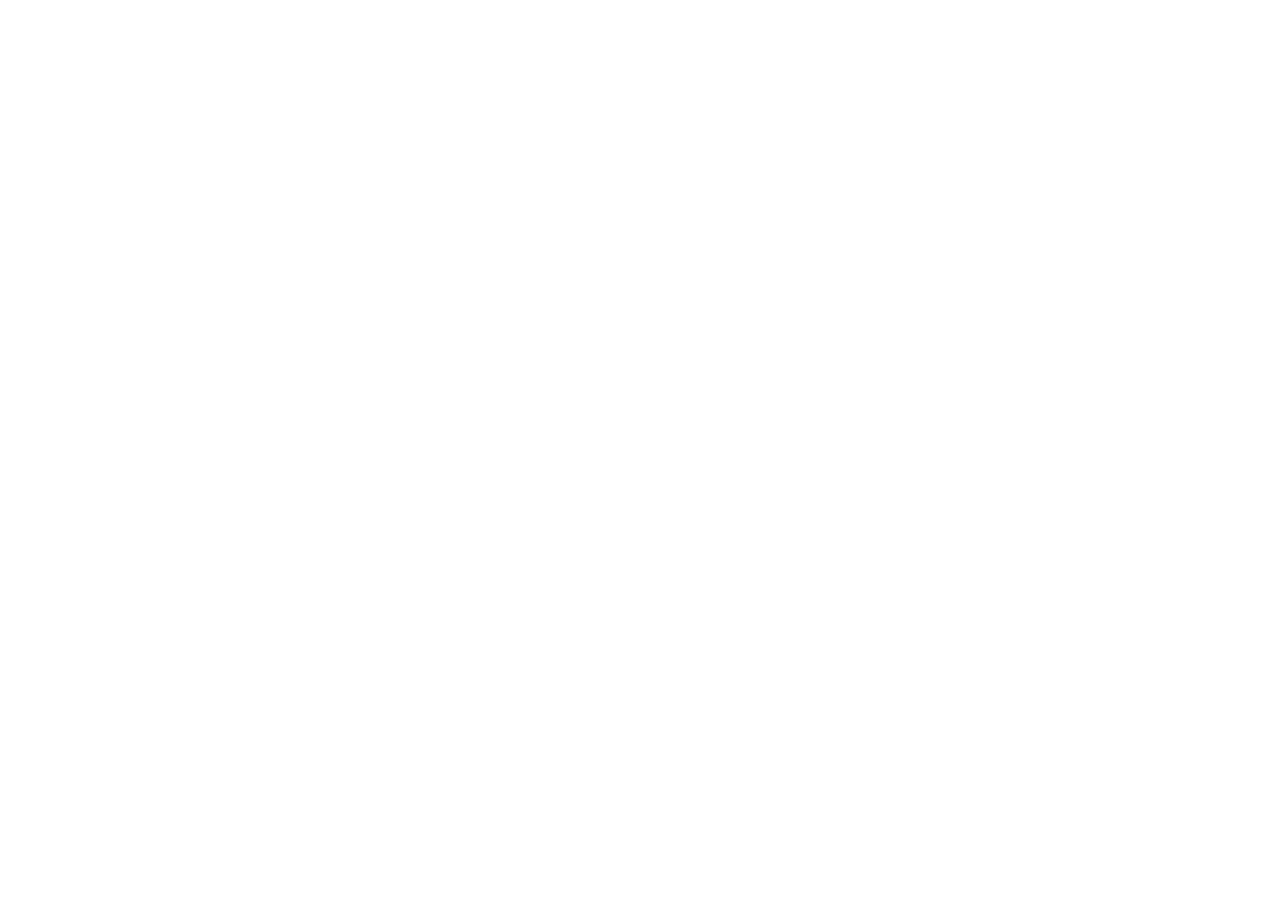
==== index.html @ 89409ceb "init project" ====
<!DOCTYPE html>
<html lang="en">

<head>
    <meta charset="UTF-8">
    <meta http-equiv="X-UA-Compatible" content="IE=edge">
    <meta name="viewport" content="width=device-width, initial-scale=1.0">
    <title>Document</title>
</head>

<body>

</body>

</html>
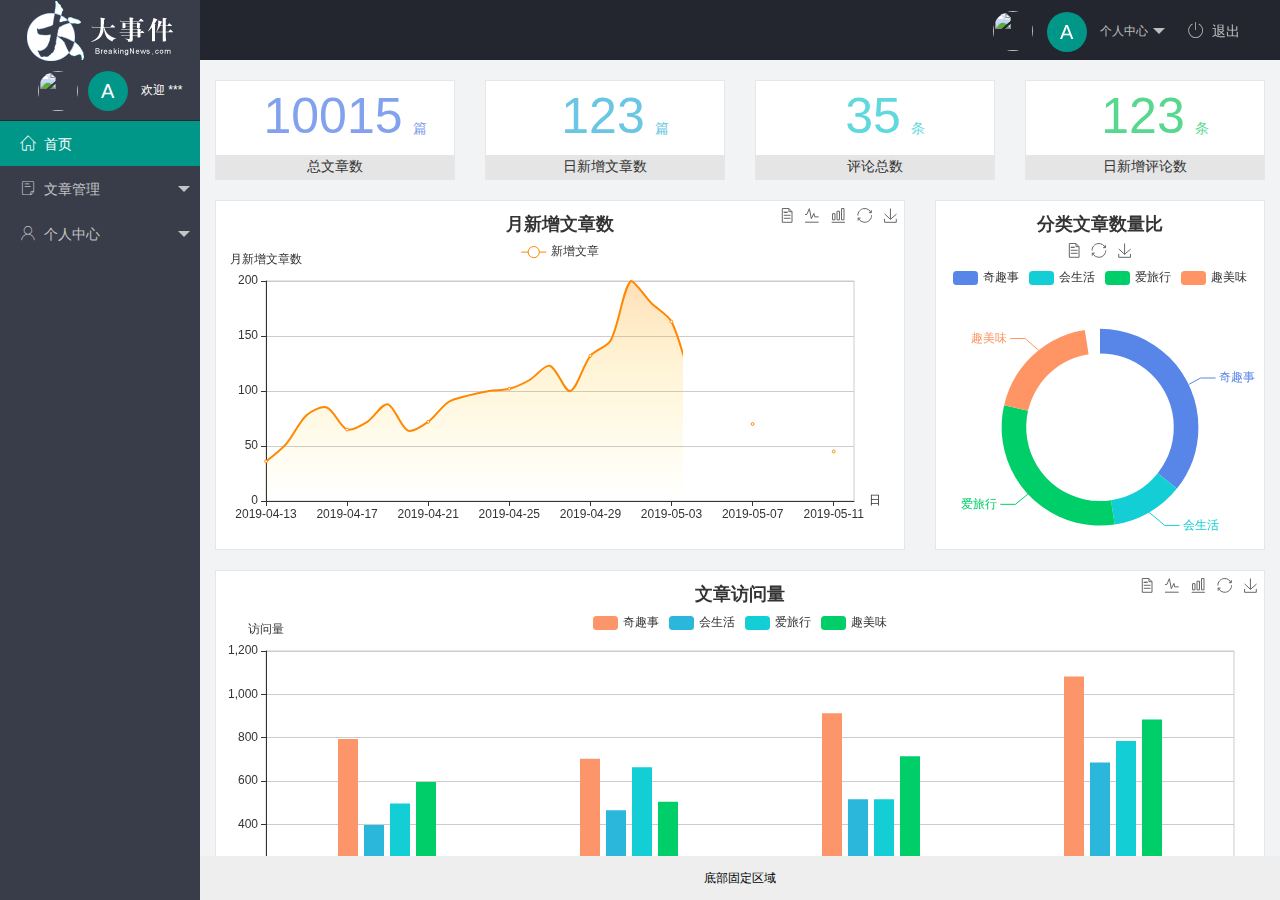
==== commit cf84e0e3: "完成了主页代码的开发" ====
--- a/index.html
+++ b/index.html
@@ -5,10 +5,91 @@
     <meta charset="UTF-8">
     <meta http-equiv="X-UA-Compatible" content="IE=edge">
     <meta name="viewport" content="width=device-width, initial-scale=1.0">
-    <title>Document</title>
+    <title>后台主页</title>
+    <!-- 导入layui 的样式表 -->
+    <link rel="stylesheet" href="/assets/lib/layui/css/layui.css">
+    <!-- 导入第三方图标库 -->
+    <link rel="stylesheet" href="/assets/fonts/iconfont.css">
+    <!-- 导入自己 的样式表 -->
+    <link rel="stylesheet" href="/assets/css/index.css">
 </head>
 
 <body>
+    <div class="layui-layout layui-layout-admin">
+        <div class="layui-header">
+            <div class="layui-logo layui-hide-xs layui-bg-black">
+                <img src="/assets/images/logo.png" alt="">
+            </div>
+            <!-- 头部区域（可配合layui 已有的水平导航） -->
+
+            <ul class="layui-nav layui-layout-right">
+                <li class="layui-nav-item layui-hide layui-show-md-inline-block">
+                    <a href="javascript:;" class="userinfo">
+                        <img src="//tva1.sinaimg.cn/crop.0.0.118.118.180/5db11ff4gw1e77d3nqrv8j203b03cweg.jpg" class="layui-nav-img">
+                        <span class="text-avatar">A</span> 个人中心
+                    </a>
+                    <dl class="layui-nav-child">
+                        <dd><a href="">基本资料</a></dd>
+                        <dd><a href="">跟换头像</a></dd>
+                        <dd><a href="">重置密码</a></dd>
+                    </dl>
+                </li>
+                <li class="layui-nav-item">
+                    <a href="javascripts:;" id="btnLogout"><span class="iconfont icon-tuichu"></span>退出</a>
+
+                </li>
+            </ul>
+        </div>
+
+        <div class="layui-side layui-bg-black">
+            <div class="layui-side-scroll">
+                <div class="userinfo">
+                    <img src="//tva1.sinaimg.cn/crop.0.0.118.118.180/5db11ff4gw1e77d3nqrv8j203b03cweg.jpg" class="layui-nav-img"><span class="text-avatar">A</span>
+                    <span id="welcome">欢迎 ***</span>
+                </div>
+                <!-- 左侧导航区域（可配合layui已有的垂直导航） -->
+                <ul class="layui-nav layui-nav-tree" lay-shrink="all">
+                    <li class="layui-nav-item layui-this"><a href="/home/dashboard.html" target="fm"><span class="iconfont icon-home"></span>首页</a></li>
+                    <li class="layui-nav-item">
+                        <a class="" href="javascript:;"><span class="iconfont icon-16"></span>文章管理</a>
+                        <dl class="layui-nav-child">
+                            <dd><a href="javascript:;"><i class="layui-icon layui-icon-app"></i>文章类别</a></dd>
+                            <dd><a href="javascript:;"><i class="layui-icon layui-icon-app"></i>文章列表</a></dd>
+                            <dd><a href="javascript:;"><i class="layui-icon layui-icon-app"></i>发布文章</a></dd>
+                        </dl>
+                    </li>
+                    <li class="layui-nav-item">
+                        <a href="javascript:;"><span class="iconfont icon-user"></span>个人中心</a>
+                        <dl class="layui-nav-child">
+                            <dd><a href="javascript:;"><i class="layui-icon layui-icon-app"></i>基本资料</a></dd>
+                            <dd><a href="javascript:;"><i class="layui-icon layui-icon-app"></i>跟换头像</a></dd>
+                            <dd><a href="javascripts:;"><i class="layui-icon layui-icon-app"></i>重置密码</a></dd>
+                        </dl>
+                    </li>
+
+
+                </ul>
+            </div>
+        </div>
+
+        <div class="layui-body">
+            <!-- 内容主体区域 -->
+            <iframe name="fm" src="/home/dashboard.html" frameborder="0"></iframe>
+        </div>
+
+        <div class="layui-footer">
+            <!-- 底部固定区域 -->
+            底部固定区域
+        </div>
+    </div>
+    <!-- 导入layui js文件 -->
+    <script src="/assets/lib/layui/layui.all.js"></script>
+    <!-- 导入 jQuery -->
+    <script src="/assets/lib/jquery.js"></script>
+    <!-- 导入自己封装的 baseAPI -->
+    <script src="/assets/js/baseAPI.js"></script>
+    <!-- 导入自己的 js 文件 -->
+    <script src="/assets/js/index.js"></script>
 
 </body>
 
--- a/assets/lib/layui/css/layui.css
+++ b/assets/lib/layui/css/layui.css
@@ -0,0 +1,2 @@
+/** layui-v2.5.5 MIT License By https://www.layui.com */
+ .layui-inline,img{display:inline-block;vertical-align:middle}h1,h2,h3,h4,h5,h6{font-weight:400}.layui-edge,.layui-header,.layui-inline,.layui-main{position:relative}.layui-body,.layui-edge,.layui-elip{overflow:hidden}.layui-btn,.layui-edge,.layui-inline,img{vertical-align:middle}.layui-btn,.layui-disabled,.layui-icon,.layui-unselect{-moz-user-select:none;-webkit-user-select:none;-ms-user-select:none}.layui-elip,.layui-form-checkbox span,.layui-form-pane .layui-form-label{text-overflow:ellipsis;white-space:nowrap}.layui-breadcrumb,.layui-tree-btnGroup{visibility:hidden}blockquote,body,button,dd,div,dl,dt,form,h1,h2,h3,h4,h5,h6,input,li,ol,p,pre,td,textarea,th,ul{margin:0;padding:0;-webkit-tap-highlight-color:rgba(0,0,0,0)}a:active,a:hover{outline:0}img{border:none}li{list-style:none}table{border-collapse:collapse;border-spacing:0}h4,h5,h6{font-size:100%}button,input,optgroup,option,select,textarea{font-family:inherit;font-size:inherit;font-style:inherit;font-weight:inherit;outline:0}pre{white-space:pre-wrap;white-space:-moz-pre-wrap;white-space:-pre-wrap;white-space:-o-pre-wrap;word-wrap:break-word}body{line-height:24px;font:14px Helvetica Neue,Helvetica,PingFang SC,Tahoma,Arial,sans-serif}hr{height:1px;margin:10px 0;border:0;clear:both}a{color:#333;text-decoration:none}a:hover{color:#777}a cite{font-style:normal;*cursor:pointer}.layui-border-box,.layui-border-box *{box-sizing:border-box}.layui-box,.layui-box *{box-sizing:content-box}.layui-clear{clear:both;*zoom:1}.layui-clear:after{content:'\20';clear:both;*zoom:1;display:block;height:0}.layui-inline{*display:inline;*zoom:1}.layui-edge{display:inline-block;width:0;height:0;border-width:6px;border-style:dashed;border-color:transparent}.layui-edge-top{top:-4px;border-bottom-color:#999;border-bottom-style:solid}.layui-edge-right{border-left-color:#999;border-left-style:solid}.layui-edge-bottom{top:2px;border-top-color:#999;border-top-style:solid}.layui-edge-left{border-right-color:#999;border-right-style:solid}.layui-disabled,.layui-disabled:hover{color:#d2d2d2!important;cursor:not-allowed!important}.layui-circle{border-radius:100%}.layui-show{display:block!important}.layui-hide{display:none!important}@font-face{font-family:layui-icon;src:url(../font/iconfont.eot?v=250);src:url(../font/iconfont.eot?v=250#iefix) format('embedded-opentype'),url(../font/iconfont.woff2?v=250) format('woff2'),url(../font/iconfont.woff?v=250) format('woff'),url(../font/iconfont.ttf?v=250) format('truetype'),url(../font/iconfont.svg?v=250#layui-icon) format('svg')}.layui-icon{font-family:layui-icon!important;font-size:16px;font-style:normal;-webkit-font-smoothing:antialiased;-moz-osx-font-smoothing:grayscale}.layui-icon-reply-fill:before{content:"\e611"}.layui-icon-set-fill:before{content:"\e614"}.layui-icon-menu-fill:before{content:"\e60f"}.layui-icon-search:before{content:"\e615"}.layui-icon-share:before{content:"\e641"}.layui-icon-set-sm:before{content:"\e620"}.layui-icon-engine:before{content:"\e628"}.layui-icon-close:before{content:"\1006"}.layui-icon-close-fill:before{content:"\1007"}.layui-icon-chart-screen:before{content:"\e629"}.layui-icon-star:before{content:"\e600"}.layui-icon-circle-dot:before{content:"\e617"}.layui-icon-chat:before{content:"\e606"}.layui-icon-release:before{content:"\e609"}.layui-icon-list:before{content:"\e60a"}.layui-icon-chart:before{content:"\e62c"}.layui-icon-ok-circle:before{content:"\1005"}.layui-icon-layim-theme:before{content:"\e61b"}.layui-icon-table:before{content:"\e62d"}.layui-icon-right:before{content:"\e602"}.layui-icon-left:before{content:"\e603"}.layui-icon-cart-simple:before{content:"\e698"}.layui-icon-face-cry:before{content:"\e69c"}.layui-icon-face-smile:before{content:"\e6af"}.layui-icon-survey:before{content:"\e6b2"}.layui-icon-tree:before{content:"\e62e"}.layui-icon-upload-circle:before{content:"\e62f"}.layui-icon-add-circle:before{content:"\e61f"}.layui-icon-download-circle:before{content:"\e601"}.layui-icon-templeate-1:before{content:"\e630"}.layui-icon-util:before{content:"\e631"}.layui-icon-face-surprised:before{content:"\e664"}.layui-icon-edit:before{content:"\e642"}.layui-icon-speaker:before{content:"\e645"}.layui-icon-down:before{content:"\e61a"}.layui-icon-file:before{content:"\e621"}.layui-icon-layouts:before{content:"\e632"}.layui-icon-rate-half:before{content:"\e6c9"}.layui-icon-add-circle-fine:before{content:"\e608"}.layui-icon-prev-circle:before{content:"\e633"}.layui-icon-read:before{content:"\e705"}.layui-icon-404:before{content:"\e61c"}.layui-icon-carousel:before{content:"\e634"}.layui-icon-help:before{content:"\e607"}.layui-icon-code-circle:before{content:"\e635"}.layui-icon-water:before{content:"\e636"}.layui-icon-username:before{content:"\e66f"}.layui-icon-find-fill:before{content:"\e670"}.layui-icon-about:before{content:"\e60b"}.layui-icon-location:before{content:"\e715"}.layui-icon-up:before{content:"\e619"}.layui-icon-pause:before{content:"\e651"}.layui-icon-date:before{content:"\e637"}.layui-icon-layim-uploadfile:before{content:"\e61d"}.layui-icon-delete:before{content:"\e640"}.layui-icon-play:before{content:"\e652"}.layui-icon-top:before{content:"\e604"}.layui-icon-friends:before{content:"\e612"}.layui-icon-refresh-3:before{content:"\e9aa"}.layui-icon-ok:before{content:"\e605"}.layui-icon-layer:before{content:"\e638"}.layui-icon-face-smile-fine:before{content:"\e60c"}.layui-icon-dollar:before{content:"\e659"}.layui-icon-group:before{content:"\e613"}.layui-icon-layim-download:before{content:"\e61e"}.layui-icon-picture-fine:before{content:"\e60d"}.layui-icon-link:before{content:"\e64c"}.layui-icon-diamond:before{content:"\e735"}.layui-icon-log:before{content:"\e60e"}.layui-icon-rate-solid:before{content:"\e67a"}.layui-icon-fonts-del:before{content:"\e64f"}.layui-icon-unlink:before{content:"\e64d"}.layui-icon-fonts-clear:before{content:"\e639"}.layui-icon-triangle-r:before{content:"\e623"}.layui-icon-circle:before{content:"\e63f"}.layui-icon-radio:before{content:"\e643"}.layui-icon-align-center:before{content:"\e647"}.layui-icon-align-right:before{content:"\e648"}.layui-icon-align-left:before{content:"\e649"}.layui-icon-loading-1:before{content:"\e63e"}.layui-icon-return:before{content:"\e65c"}.layui-icon-fonts-strong:before{content:"\e62b"}.layui-icon-upload:before{content:"\e67c"}.layui-icon-dialogue:before{content:"\e63a"}.layui-icon-video:before{content:"\e6ed"}.layui-icon-headset:before{content:"\e6fc"}.layui-icon-cellphone-fine:before{content:"\e63b"}.layui-icon-add-1:before{content:"\e654"}.layui-icon-face-smile-b:before{content:"\e650"}.layui-icon-fonts-html:before{content:"\e64b"}.layui-icon-form:before{content:"\e63c"}.layui-icon-cart:before{content:"\e657"}.layui-icon-camera-fill:before{content:"\e65d"}.layui-icon-tabs:before{content:"\e62a"}.layui-icon-fonts-code:before{content:"\e64e"}.layui-icon-fire:before{content:"\e756"}.layui-icon-set:before{content:"\e716"}.layui-icon-fonts-u:before{content:"\e646"}.layui-icon-triangle-d:before{content:"\e625"}.layui-icon-tips:before{content:"\e702"}.layui-icon-picture:before{content:"\e64a"}.layui-icon-more-vertical:before{content:"\e671"}.layui-icon-flag:before{content:"\e66c"}.layui-icon-loading:before{content:"\e63d"}.layui-icon-fonts-i:before{content:"\e644"}.layui-icon-refresh-1:before{content:"\e666"}.layui-icon-rmb:before{content:"\e65e"}.layui-icon-home:before{content:"\e68e"}.layui-icon-user:before{content:"\e770"}.layui-icon-notice:before{content:"\e667"}.layui-icon-login-weibo:before{content:"\e675"}.layui-icon-voice:before{content:"\e688"}.layui-icon-upload-drag:before{content:"\e681"}.layui-icon-login-qq:before{content:"\e676"}.layui-icon-snowflake:before{content:"\e6b1"}.layui-icon-file-b:before{content:"\e655"}.layui-icon-template:before{content:"\e663"}.layui-icon-auz:before{content:"\e672"}.layui-icon-console:before{content:"\e665"}.layui-icon-app:before{content:"\e653"}.layui-icon-prev:before{content:"\e65a"}.layui-icon-website:before{content:"\e7ae"}.layui-icon-next:before{content:"\e65b"}.layui-icon-component:before{content:"\e857"}.layui-icon-more:before{content:"\e65f"}.layui-icon-login-wechat:before{content:"\e677"}.layui-icon-shrink-right:before{content:"\e668"}.layui-icon-spread-left:before{content:"\e66b"}.layui-icon-camera:before{content:"\e660"}.layui-icon-note:before{content:"\e66e"}.layui-icon-refresh:before{content:"\e669"}.layui-icon-female:before{content:"\e661"}.layui-icon-male:before{content:"\e662"}.layui-icon-password:before{content:"\e673"}.layui-icon-senior:before{content:"\e674"}.layui-icon-theme:before{content:"\e66a"}.layui-icon-tread:before{content:"\e6c5"}.layui-icon-praise:before{content:"\e6c6"}.layui-icon-star-fill:before{content:"\e658"}.layui-icon-rate:before{content:"\e67b"}.layui-icon-template-1:before{content:"\e656"}.layui-icon-vercode:before{content:"\e679"}.layui-icon-cellphone:before{content:"\e678"}.layui-icon-screen-full:before{content:"\e622"}.layui-icon-screen-restore:before{content:"\e758"}.layui-icon-cols:before{content:"\e610"}.layui-icon-export:before{content:"\e67d"}.layui-icon-print:before{content:"\e66d"}.layui-icon-slider:before{content:"\e714"}.layui-icon-addition:before{content:"\e624"}.layui-icon-subtraction:before{content:"\e67e"}.layui-icon-service:before{content:"\e626"}.layui-icon-transfer:before{content:"\e691"}.layui-main{width:1140px;margin:0 auto}.layui-header{z-index:1000;height:60px}.layui-header a:hover{transition:all .5s;-webkit-transition:all .5s}.layui-side{position:fixed;left:0;top:0;bottom:0;z-index:999;width:200px;overflow-x:hidden}.layui-side-scroll{position:relative;width:220px;height:100%;overflow-x:hidden}.layui-body{position:absolute;left:200px;right:0;top:0;bottom:0;z-index:998;width:auto;overflow-y:auto;box-sizing:border-box}.layui-layout-body{overflow:hidden}.layui-layout-admin .layui-header{background-color:#23262E}.layui-layout-admin .layui-side{top:60px;width:200px;overflow-x:hidden}.layui-layout-admin .layui-body{position:fixed;top:60px;bottom:44px}.layui-layout-admin .layui-main{width:auto;margin:0 15px}.layui-layout-admin .layui-footer{position:fixed;left:200px;right:0;bottom:0;height:44px;line-height:44px;padding:0 15px;background-color:#eee}.layui-layout-admin .layui-logo{position:absolute;left:0;top:0;width:200px;height:100%;line-height:60px;text-align:center;color:#009688;font-size:16px}.layui-layout-admin .layui-header .layui-nav{background:0 0}.layui-layout-left{position:absolute!important;left:200px;top:0}.layui-layout-right{position:absolute!important;right:0;top:0}.layui-container{position:relative;margin:0 auto;padding:0 15px;box-sizing:border-box}.layui-fluid{position:relative;margin:0 auto;padding:0 15px}.layui-row:after,.layui-row:before{content:'';display:block;clear:both}.layui-col-lg1,.layui-col-lg10,.layui-col-lg11,.layui-col-lg12,.layui-col-lg2,.layui-col-lg3,.layui-col-lg4,.layui-col-lg5,.layui-col-lg6,.layui-col-lg7,.layui-col-lg8,.layui-col-lg9,.layui-col-md1,.layui-col-md10,.layui-col-md11,.layui-col-md12,.layui-col-md2,.layui-col-md3,.layui-col-md4,.layui-col-md5,.layui-col-md6,.layui-col-md7,.layui-col-md8,.layui-col-md9,.layui-col-sm1,.layui-col-sm10,.layui-col-sm11,.layui-col-sm12,.layui-col-sm2,.layui-col-sm3,.layui-col-sm4,.layui-col-sm5,.layui-col-sm6,.layui-col-sm7,.layui-col-sm8,.layui-col-sm9,.layui-col-xs1,.layui-col-xs10,.layui-col-xs11,.layui-col-xs12,.layui-col-xs2,.layui-col-xs3,.layui-col-xs4,.layui-col-xs5,.layui-col-xs6,.layui-col-xs7,.layui-col-xs8,.layui-col-xs9{position:relative;display:block;box-sizing:border-box}.layui-col-xs1,.layui-col-xs10,.layui-col-xs11,.layui-col-xs12,.layui-col-xs2,.layui-col-xs3,.layui-col-xs4,.layui-col-xs5,.layui-col-xs6,.layui-col-xs7,.layui-col-xs8,.layui-col-xs9{float:left}.layui-col-xs1{width:8.33333333%}.layui-col-xs2{width:16.66666667%}.layui-col-xs3{width:25%}.layui-col-xs4{width:33.33333333%}.layui-col-xs5{width:41.66666667%}.layui-col-xs6{width:50%}.layui-col-xs7{width:58.33333333%}.layui-col-xs8{width:66.66666667%}.layui-col-xs9{width:75%}.layui-col-xs10{width:83.33333333%}.layui-col-xs11{width:91.66666667%}.layui-col-xs12{width:100%}.layui-col-xs-offset1{margin-left:8.33333333%}.layui-col-xs-offset2{margin-left:16.66666667%}.layui-col-xs-offset3{margin-left:25%}.layui-col-xs-offset4{margin-left:33.33333333%}.layui-col-xs-offset5{margin-left:41.66666667%}.layui-col-xs-offset6{margin-left:50%}.layui-col-xs-offset7{margin-left:58.33333333%}.layui-col-xs-offset8{margin-left:66.66666667%}.layui-col-xs-offset9{margin-left:75%}.layui-col-xs-offset10{margin-left:83.33333333%}.layui-col-xs-offset11{margin-left:91.66666667%}.layui-col-xs-offset12{margin-left:100%}@media screen and (max-width:768px){.layui-hide-xs{display:none!important}.layui-show-xs-block{display:block!important}.layui-show-xs-inline{display:inline!important}.layui-show-xs-inline-block{display:inline-block!important}}@media screen and (min-width:768px){.layui-container{width:750px}.layui-hide-sm{display:none!important}.layui-show-sm-block{display:block!important}.layui-show-sm-inline{display:inline!important}.layui-show-sm-inline-block{display:inline-block!important}.layui-col-sm1,.layui-col-sm10,.layui-col-sm11,.layui-col-sm12,.layui-col-sm2,.layui-col-sm3,.layui-col-sm4,.layui-col-sm5,.layui-col-sm6,.layui-col-sm7,.layui-col-sm8,.layui-col-sm9{float:left}.layui-col-sm1{width:8.33333333%}.layui-col-sm2{width:16.66666667%}.layui-col-sm3{width:25%}.layui-col-sm4{width:33.33333333%}.layui-col-sm5{width:41.66666667%}.layui-col-sm6{width:50%}.layui-col-sm7{width:58.33333333%}.layui-col-sm8{width:66.66666667%}.layui-col-sm9{width:75%}.layui-col-sm10{width:83.33333333%}.layui-col-sm11{width:91.66666667%}.layui-col-sm12{width:100%}.layui-col-sm-offset1{margin-left:8.33333333%}.layui-col-sm-offset2{margin-left:16.66666667%}.layui-col-sm-offset3{margin-left:25%}.layui-col-sm-offset4{margin-left:33.33333333%}.layui-col-sm-offset5{margin-left:41.66666667%}.layui-col-sm-offset6{margin-left:50%}.layui-col-sm-offset7{margin-left:58.33333333%}.layui-col-sm-offset8{margin-left:66.66666667%}.layui-col-sm-offset9{margin-left:75%}.layui-col-sm-offset10{margin-left:83.33333333%}.layui-col-sm-offset11{margin-left:91.66666667%}.layui-col-sm-offset12{margin-left:100%}}@media screen and (min-width:992px){.layui-container{width:970px}.layui-hide-md{display:none!important}.layui-show-md-block{display:block!important}.layui-show-md-inline{display:inline!important}.layui-show-md-inline-block{display:inline-block!important}.layui-col-md1,.layui-col-md10,.layui-col-md11,.layui-col-md12,.layui-col-md2,.layui-col-md3,.layui-col-md4,.layui-col-md5,.layui-col-md6,.layui-col-md7,.layui-col-md8,.layui-col-md9{float:left}.layui-col-md1{width:8.33333333%}.layui-col-md2{width:16.66666667%}.layui-col-md3{width:25%}.layui-col-md4{width:33.33333333%}.layui-col-md5{width:41.66666667%}.layui-col-md6{width:50%}.layui-col-md7{width:58.33333333%}.layui-col-md8{width:66.66666667%}.layui-col-md9{width:75%}.layui-col-md10{width:83.33333333%}.layui-col-md11{width:91.66666667%}.layui-col-md12{width:100%}.layui-col-md-offset1{margin-left:8.33333333%}.layui-col-md-offset2{margin-left:16.66666667%}.layui-col-md-offset3{margin-left:25%}.layui-col-md-offset4{margin-left:33.33333333%}.layui-col-md-offset5{margin-left:41.66666667%}.layui-col-md-offset6{margin-left:50%}.layui-col-md-offset7{margin-left:58.33333333%}.layui-col-md-offset8{margin-left:66.66666667%}.layui-col-md-offset9{margin-left:75%}.layui-col-md-offset10{margin-left:83.33333333%}.layui-col-md-offset11{margin-left:91.66666667%}.layui-col-md-offset12{margin-left:100%}}@media screen and (min-width:1200px){.layui-container{width:1170px}.layui-hide-lg{display:none!important}.layui-show-lg-block{display:block!important}.layui-show-lg-inline{display:inline!important}.layui-show-lg-inline-block{display:inline-block!important}.layui-col-lg1,.layui-col-lg10,.layui-col-lg11,.layui-col-lg12,.layui-col-lg2,.layui-col-lg3,.layui-col-lg4,.layui-col-lg5,.layui-col-lg6,.layui-col-lg7,.layui-col-lg8,.layui-col-lg9{float:left}.layui-col-lg1{width:8.33333333%}.layui-col-lg2{width:16.66666667%}.layui-col-lg3{width:25%}.layui-col-lg4{width:33.33333333%}.layui-col-lg5{width:41.66666667%}.layui-col-lg6{width:50%}.layui-col-lg7{width:58.33333333%}.layui-col-lg8{width:66.66666667%}.layui-col-lg9{width:75%}.layui-col-lg10{width:83.33333333%}.layui-col-lg11{width:91.66666667%}.layui-col-lg12{width:100%}.layui-col-lg-offset1{margin-left:8.33333333%}.layui-col-lg-offset2{margin-left:16.66666667%}.layui-col-lg-offset3{margin-left:25%}.layui-col-lg-offset4{margin-left:33.33333333%}.layui-col-lg-offset5{margin-left:41.66666667%}.layui-col-lg-offset6{margin-left:50%}.layui-col-lg-offset7{margin-left:58.33333333%}.layui-col-lg-offset8{margin-left:66.66666667%}.layui-col-lg-offset9{margin-left:75%}.layui-col-lg-offset10{margin-left:83.33333333%}.layui-col-lg-offset11{margin-left:91.66666667%}.layui-col-lg-offset12{margin-left:100%}}.layui-col-space1{margin:-.5px}.layui-col-space1>*{padding:.5px}.layui-col-space3{margin:-1.5px}.layui-col-space3>*{padding:1.5px}.layui-col-space5{margin:-2.5px}.layui-col-space5>*{padding:2.5px}.layui-col-space8{margin:-3.5px}.layui-col-space8>*{padding:3.5px}.layui-col-space10{margin:-5px}.layui-col-space10>*{padding:5px}.layui-col-space12{margin:-6px}.layui-col-space12>*{padding:6px}.layui-col-space15{margin:-7.5px}.layui-col-space15>*{padding:7.5px}.layui-col-space18{margin:-9px}.layui-col-space18>*{padding:9px}.layui-col-space20{margin:-10px}.layui-col-space20>*{padding:10px}.layui-col-space22{margin:-11px}.layui-col-space22>*{padding:11px}.layui-col-space25{margin:-12.5px}.layui-col-space25>*{padding:12.5px}.layui-col-space30{margin:-15px}.layui-col-space30>*{padding:15px}.layui-btn,.layui-input,.layui-select,.layui-textarea,.layui-upload-button{outline:0;-webkit-appearance:none;transition:all .3s;-webkit-transition:all .3s;box-sizing:border-box}.layui-elem-quote{margin-bottom:10px;padding:15px;line-height:22px;border-left:5px solid #009688;border-radius:0 2px 2px 0;background-color:#f2f2f2}.layui-quote-nm{border-style:solid;border-width:1px 1px 1px 5px;background:0 0}.layui-elem-field{margin-bottom:10px;padding:0;border-width:1px;border-style:solid}.layui-elem-field legend{margin-left:20px;padding:0 10px;font-size:20px;font-weight:300}.layui-field-title{margin:10px 0 20px;border-width:1px 0 0}.layui-field-box{padding:10px 15px}.layui-field-title .layui-field-box{padding:10px 0}.layui-progress{position:relative;height:6px;border-radius:20px;background-color:#e2e2e2}.layui-progress-bar{position:absolute;left:0;top:0;width:0;max-width:100%;height:6px;border-radius:20px;text-align:right;background-color:#5FB878;transition:all .3s;-webkit-transition:all .3s}.layui-progress-big,.layui-progress-big .layui-progress-bar{height:18px;line-height:18px}.layui-progress-text{position:relative;top:-20px;line-height:18px;font-size:12px;color:#666}.layui-progress-big .layui-progress-text{position:static;padding:0 10px;color:#fff}.layui-collapse{border-width:1px;border-style:solid;border-radius:2px}.layui-colla-content,.layui-colla-item{border-top-width:1px;border-top-style:solid}.layui-colla-item:first-child{border-top:none}.layui-colla-title{position:relative;height:42px;line-height:42px;padding:0 15px 0 35px;color:#333;background-color:#f2f2f2;cursor:pointer;font-size:14px;overflow:hidden}.layui-colla-content{display:none;padding:10px 15px;line-height:22px;color:#666}.layui-colla-icon{position:absolute;left:15px;top:0;font-size:14px}.layui-card{margin-bottom:15px;border-radius:2px;background-color:#fff;box-shadow:0 1px 2px 0 rgba(0,0,0,.05)}.layui-card:last-child{margin-bottom:0}.layui-card-header{position:relative;height:42px;line-height:42px;padding:0 15px;border-bottom:1px solid #f6f6f6;color:#333;border-radius:2px 2px 0 0;font-size:14px}.layui-bg-black,.layui-bg-blue,.layui-bg-cyan,.layui-bg-green,.layui-bg-orange,.layui-bg-red{color:#fff!important}.layui-card-body{position:relative;padding:10px 15px;line-height:24px}.layui-card-body[pad15]{padding:15px}.layui-card-body[pad20]{padding:20px}.layui-card-body .layui-table{margin:5px 0}.layui-card .layui-tab{margin:0}.layui-panel-window{position:relative;padding:15px;border-radius:0;border-top:5px solid #E6E6E6;background-color:#fff}.layui-auxiliar-moving{position:fixed;left:0;right:0;top:0;bottom:0;width:100%;height:100%;background:0 0;z-index:9999999999}.layui-form-label,.layui-form-mid,.layui-form-select,.layui-input-block,.layui-input-inline,.layui-textarea{position:relative}.layui-bg-red{background-color:#FF5722!important}.layui-bg-orange{background-color:#FFB800!important}.layui-bg-green{background-color:#009688!important}.layui-bg-cyan{background-color:#2F4056!important}.layui-bg-blue{background-color:#1E9FFF!important}.layui-bg-black{background-color:#393D49!important}.layui-bg-gray{background-color:#eee!important;color:#666!important}.layui-badge-rim,.layui-colla-content,.layui-colla-item,.layui-collapse,.layui-elem-field,.layui-form-pane .layui-form-item[pane],.layui-form-pane .layui-form-label,.layui-input,.layui-layedit,.layui-layedit-tool,.layui-quote-nm,.layui-select,.layui-tab-bar,.layui-tab-card,.layui-tab-title,.layui-tab-title .layui-this:after,.layui-textarea{border-color:#e6e6e6}.layui-timeline-item:before,hr{background-color:#e6e6e6}.layui-text{line-height:22px;font-size:14px;color:#666}.layui-text h1,.layui-text h2,.layui-text h3{font-weight:500;color:#333}.layui-text h1{font-size:30px}.layui-text h2{font-size:24px}.layui-text h3{font-size:18px}.layui-text a:not(.layui-btn){color:#01AAED}.layui-text a:not(.layui-btn):hover{text-decoration:underline}.layui-text ul{padding:5px 0 5px 15px}.layui-text ul li{margin-top:5px;list-style-type:disc}.layui-text em,.layui-word-aux{color:#999!important;padding:0 5px!important}.layui-btn{display:inline-block;height:38px;line-height:38px;padding:0 18px;background-color:#009688;color:#fff;white-space:nowrap;text-align:center;font-size:14px;border:none;border-radius:2px;cursor:pointer}.layui-btn:hover{opacity:.8;filter:alpha(opacity=80);color:#fff}.layui-btn:active{opacity:1;filter:alpha(opacity=100)}.layui-btn+.layui-btn{margin-left:10px}.layui-btn-container{font-size:0}.layui-btn-container .layui-btn{margin-right:10px;margin-bottom:10px}.layui-btn-container .layui-btn+.layui-btn{margin-left:0}.layui-table .layui-btn-container .layui-btn{margin-bottom:9px}.layui-btn-radius{border-radius:100px}.layui-btn .layui-icon{margin-right:3px;font-size:18px;vertical-align:bottom;vertical-align:middle\9}.layui-btn-primary{border:1px solid #C9C9C9;background-color:#fff;color:#555}.layui-btn-primary:hover{border-color:#009688;color:#333}.layui-btn-normal{background-color:#1E9FFF}.layui-btn-warm{background-color:#FFB800}.layui-btn-danger{background-color:#FF5722}.layui-btn-checked{background-color:#5FB878}.layui-btn-disabled,.layui-btn-disabled:active,.layui-btn-disabled:hover{border:1px solid #e6e6e6;background-color:#FBFBFB;color:#C9C9C9;cursor:not-allowed;opacity:1}.layui-btn-lg{height:44px;line-height:44px;padding:0 25px;font-size:16px}.layui-btn-sm{height:30px;line-height:30px;padding:0 10px;font-size:12px}.layui-btn-sm i{font-size:16px!important}.layui-btn-xs{height:22px;line-height:22px;padding:0 5px;font-size:12px}.layui-btn-xs i{font-size:14px!important}.layui-btn-group{display:inline-block;vertical-align:middle;font-size:0}.layui-btn-group .layui-btn{margin-left:0!important;margin-right:0!important;border-left:1px solid rgba(255,255,255,.5);border-radius:0}.layui-btn-group .layui-btn-primary{border-left:none}.layui-btn-group .layui-btn-primary:hover{border-color:#C9C9C9;color:#009688}.layui-btn-group .layui-btn:first-child{border-left:none;border-radius:2px 0 0 2px}.layui-btn-group .layui-btn-primary:first-child{border-left:1px solid #c9c9c9}.layui-btn-group .layui-btn:last-child{border-radius:0 2px 2px 0}.layui-btn-group .layui-btn+.layui-btn{margin-left:0}.layui-btn-group+.layui-btn-group{margin-left:10px}.layui-btn-fluid{width:100%}.layui-input,.layui-select,.layui-textarea{height:38px;line-height:1.3;line-height:38px\9;border-width:1px;border-style:solid;background-color:#fff;border-radius:2px}.layui-input::-webkit-input-placeholder,.layui-select::-webkit-input-placeholder,.layui-textarea::-webkit-input-placeholder{line-height:1.3}.layui-input,.layui-textarea{display:block;width:100%;padding-left:10px}.layui-input:hover,.layui-textarea:hover{border-color:#D2D2D2!important}.layui-input:focus,.layui-textarea:focus{border-color:#C9C9C9!important}.layui-textarea{min-height:100px;height:auto;line-height:20px;padding:6px 10px;resize:vertical}.layui-select{padding:0 10px}.layui-form input[type=checkbox],.layui-form input[type=radio],.layui-form select{display:none}.layui-form [lay-ignore]{display:initial}.layui-form-item{margin-bottom:15px;clear:both;*zoom:1}.layui-form-item:after{content:'\20';clear:both;*zoom:1;display:block;height:0}.layui-form-label{float:left;display:block;padding:9px 15px;width:80px;font-weight:400;line-height:20px;text-align:right}.layui-form-label-col{display:block;float:none;padding:9px 0;line-height:20px;text-align:left}.layui-form-item .layui-inline{margin-bottom:5px;margin-right:10px}.layui-input-block{margin-left:110px;min-height:36px}.layui-input-inline{display:inline-block;vertical-align:middle}.layui-form-item .layui-input-inline{float:left;width:190px;margin-right:10px}.layui-form-text .layui-input-inline{width:auto}.layui-form-mid{float:left;display:block;padding:9px 0!important;line-height:20px;margin-right:10px}.layui-form-danger+.layui-form-select .layui-input,.layui-form-danger:focus{border-color:#FF5722!important}.layui-form-select .layui-input{padding-right:30px;cursor:pointer}.layui-form-select .layui-edge{position:absolute;right:10px;top:50%;margin-top:-3px;cursor:pointer;border-width:6px;border-top-color:#c2c2c2;border-top-style:solid;transition:all .3s;-webkit-transition:all .3s}.layui-form-select dl{display:none;position:absolute;left:0;top:42px;padding:5px 0;z-index:899;min-width:100%;border:1px solid #d2d2d2;max-height:300px;overflow-y:auto;background-color:#fff;border-radius:2px;box-shadow:0 2px 4px rgba(0,0,0,.12);box-sizing:border-box}.layui-form-select dl dd,.layui-form-select dl dt{padding:0 10px;line-height:36px;white-space:nowrap;overflow:hidden;text-overflow:ellipsis}.layui-form-select dl dt{font-size:12px;color:#999}.layui-form-select dl dd{cursor:pointer}.layui-form-select dl dd:hover{background-color:#f2f2f2;-webkit-transition:.5s all;transition:.5s all}.layui-form-select .layui-select-group dd{padding-left:20px}.layui-form-select dl dd.layui-select-tips{padding-left:10px!important;color:#999}.layui-form-select dl dd.layui-this{background-color:#5FB878;color:#fff}.layui-form-checkbox,.layui-form-select dl dd.layui-disabled{background-color:#fff}.layui-form-selected dl{display:block}.layui-form-checkbox,.layui-form-checkbox *,.layui-form-switch{display:inline-block;vertical-align:middle}.layui-form-selected .layui-edge{margin-top:-9px;-webkit-transform:rotate(180deg);transform:rotate(180deg);margin-top:-3px\9}:root .layui-form-selected .layui-edge{margin-top:-9px\0/IE9}.layui-form-selectup dl{top:auto;bottom:42px}.layui-select-none{margin:5px 0;text-align:center;color:#999}.layui-select-disabled .layui-disabled{border-color:#eee!important}.layui-select-disabled .layui-edge{border-top-color:#d2d2d2}.layui-form-checkbox{position:relative;height:30px;line-height:30px;margin-right:10px;padding-right:30px;cursor:pointer;font-size:0;-webkit-transition:.1s linear;transition:.1s linear;box-sizing:border-box}.layui-form-checkbox span{padding:0 10px;height:100%;font-size:14px;border-radius:2px 0 0 2px;background-color:#d2d2d2;color:#fff;overflow:hidden}.layui-form-checkbox:hover span{background-color:#c2c2c2}.layui-form-checkbox i{position:absolute;right:0;top:0;width:30px;height:28px;border:1px solid #d2d2d2;border-left:none;border-radius:0 2px 2px 0;color:#fff;font-size:20px;text-align:center}.layui-form-checkbox:hover i{border-color:#c2c2c2;color:#c2c2c2}.layui-form-checked,.layui-form-checked:hover{border-color:#5FB878}.layui-form-checked span,.layui-form-checked:hover span{background-color:#5FB878}.layui-form-checked i,.layui-form-checked:hover i{color:#5FB878}.layui-form-item .layui-form-checkbox{margin-top:4px}.layui-form-checkbox[lay-skin=primary]{height:auto!important;line-height:normal!important;min-width:18px;min-height:18px;border:none!important;margin-right:0;padding-left:28px;padding-right:0;background:0 0}.layui-form-checkbox[lay-skin=primary] span{padding-left:0;padding-right:15px;line-height:18px;background:0 0;color:#666}.layui-form-checkbox[lay-skin=primary] i{right:auto;left:0;width:16px;height:16px;line-height:16px;border:1px solid #d2d2d2;font-size:12px;border-radius:2px;background-color:#fff;-webkit-transition:.1s linear;transition:.1s linear}.layui-form-checkbox[lay-skin=primary]:hover i{border-color:#5FB878;color:#fff}.layui-form-checked[lay-skin=primary] i{border-color:#5FB878!important;background-color:#5FB878;color:#fff}.layui-checkbox-disbaled[lay-skin=primary] span{background:0 0!important;color:#c2c2c2}.layui-checkbox-disbaled[lay-skin=primary]:hover i{border-color:#d2d2d2}.layui-form-item .layui-form-checkbox[lay-skin=primary]{margin-top:10px}.layui-form-switch{position:relative;height:22px;line-height:22px;min-width:35px;padding:0 5px;margin-top:8px;border:1px solid #d2d2d2;border-radius:20px;cursor:pointer;background-color:#fff;-webkit-transition:.1s linear;transition:.1s linear}.layui-form-switch i{position:absolute;left:5px;top:3px;width:16px;height:16px;border-radius:20px;background-color:#d2d2d2;-webkit-transition:.1s linear;transition:.1s linear}.layui-form-switch em{position:relative;top:0;width:25px;margin-left:21px;padding:0!important;text-align:center!important;color:#999!important;font-style:normal!important;font-size:12px}.layui-form-onswitch{border-color:#5FB878;background-color:#5FB878}.layui-checkbox-disbaled,.layui-checkbox-disbaled i{border-color:#e2e2e2!important}.layui-form-onswitch i{left:100%;margin-left:-21px;background-color:#fff}.layui-form-onswitch em{margin-left:5px;margin-right:21px;color:#fff!important}.layui-checkbox-disbaled span{background-color:#e2e2e2!important}.layui-checkbox-disbaled:hover i{color:#fff!important}[lay-radio]{display:none}.layui-form-radio,.layui-form-radio *{display:inline-block;vertical-align:middle}.layui-form-radio{line-height:28px;margin:6px 10px 0 0;padding-right:10px;cursor:pointer;font-size:0}.layui-form-radio *{font-size:14px}.layui-form-radio>i{margin-right:8px;font-size:22px;color:#c2c2c2}.layui-form-radio>i:hover,.layui-form-radioed>i{color:#5FB878}.layui-radio-disbaled>i{color:#e2e2e2!important}.layui-form-pane .layui-form-label{width:110px;padding:8px 15px;height:38px;line-height:20px;border-width:1px;border-style:solid;border-radius:2px 0 0 2px;text-align:center;background-color:#FBFBFB;overflow:hidden;box-sizing:border-box}.layui-form-pane .layui-input-inline{margin-left:-1px}.layui-form-pane .layui-input-block{margin-left:110px;left:-1px}.layui-form-pane .layui-input{border-radius:0 2px 2px 0}.layui-form-pane .layui-form-text .layui-form-label{float:none;width:100%;border-radius:2px;box-sizing:border-box;text-align:left}.layui-form-pane .layui-form-text .layui-input-inline{display:block;margin:0;top:-1px;clear:both}.layui-form-pane .layui-form-text .layui-input-block{margin:0;left:0;top:-1px}.layui-form-pane .layui-form-text .layui-textarea{min-height:100px;border-radius:0 0 2px 2px}.layui-form-pane .layui-form-checkbox{margin:4px 0 4px 10px}.layui-form-pane .layui-form-radio,.layui-form-pane .layui-form-switch{margin-top:6px;margin-left:10px}.layui-form-pane .layui-form-item[pane]{position:relative;border-width:1px;border-style:solid}.layui-form-pane .layui-form-item[pane] .layui-form-label{position:absolute;left:0;top:0;height:100%;border-width:0 1px 0 0}.layui-form-pane .layui-form-item[pane] .layui-input-inline{margin-left:110px}@media screen and (max-width:450px){.layui-form-item .layui-form-label{text-overflow:ellipsis;overflow:hidden;white-space:nowrap}.layui-form-item .layui-inline{display:block;margin-right:0;margin-bottom:20px;clear:both}.layui-form-item .layui-inline:after{content:'\20';clear:both;display:block;height:0}.layui-form-item .layui-input-inline{display:block;float:none;left:-3px;width:auto;margin:0 0 10px 112px}.layui-form-item .layui-input-inline+.layui-form-mid{margin-left:110px;top:-5px;padding:0}.layui-form-item .layui-form-checkbox{margin-right:5px;margin-bottom:5px}}.layui-layedit{border-width:1px;border-style:solid;border-radius:2px}.layui-layedit-tool{padding:3px 5px;border-bottom-width:1px;border-bottom-style:solid;font-size:0}.layedit-tool-fixed{position:fixed;top:0;border-top:1px solid #e2e2e2}.layui-layedit-tool .layedit-tool-mid,.layui-layedit-tool .layui-icon{display:inline-block;vertical-align:middle;text-align:center;font-size:14px}.layui-layedit-tool .layui-icon{position:relative;width:32px;height:30px;line-height:30px;margin:3px 5px;color:#777;cursor:pointer;border-radius:2px}.layui-layedit-tool .layui-icon:hover{color:#393D49}.layui-layedit-tool .layui-icon:active{color:#000}.layui-layedit-tool .layedit-tool-active{background-color:#e2e2e2;color:#000}.layui-layedit-tool .layui-disabled,.layui-layedit-tool .layui-disabled:hover{color:#d2d2d2;cursor:not-allowed}.layui-layedit-tool .layedit-tool-mid{width:1px;height:18px;margin:0 10px;background-color:#d2d2d2}.layedit-tool-html{width:50px!important;font-size:30px!important}.layedit-tool-b,.layedit-tool-code,.layedit-tool-help{font-size:16px!important}.layedit-tool-d,.layedit-tool-face,.layedit-tool-image,.layedit-tool-unlink{font-size:18px!important}.layedit-tool-image input{position:absolute;font-size:0;left:0;top:0;width:100%;height:100%;opacity:.01;filter:Alpha(opacity=1);cursor:pointer}.layui-layedit-iframe iframe{display:block;width:100%}#LAY_layedit_code{overflow:hidden}.layui-laypage{display:inline-block;*display:inline;*zoom:1;vertical-align:middle;margin:10px 0;font-size:0}.layui-laypage>a:first-child,.layui-laypage>a:first-child em{border-radius:2px 0 0 2px}.layui-laypage>a:last-child,.layui-laypage>a:last-child em{border-radius:0 2px 2px 0}.layui-laypage>:first-child{margin-left:0!important}.layui-laypage>:last-child{margin-right:0!important}.layui-laypage a,.layui-laypage button,.layui-laypage input,.layui-laypage select,.layui-laypage span{border:1px solid #e2e2e2}.layui-laypage a,.layui-laypage span{display:inline-block;*display:inline;*zoom:1;vertical-align:middle;padding:0 15px;height:28px;line-height:28px;margin:0 -1px 5px 0;background-color:#fff;color:#333;font-size:12px}.layui-flow-more a *,.layui-laypage input,.layui-table-view select[lay-ignore]{display:inline-block}.layui-laypage a:hover{color:#009688}.layui-laypage em{font-style:normal}.layui-laypage .layui-laypage-spr{color:#999;font-weight:700}.layui-laypage a{text-decoration:none}.layui-laypage .layui-laypage-curr{position:relative}.layui-laypage .layui-laypage-curr em{position:relative;color:#fff}.layui-laypage .layui-laypage-curr .layui-laypage-em{position:absolute;left:-1px;top:-1px;padding:1px;width:100%;height:100%;background-color:#009688}.layui-laypage-em{border-radius:2px}.layui-laypage-next em,.layui-laypage-prev em{font-family:Sim sun;font-size:16px}.layui-laypage .layui-laypage-count,.layui-laypage .layui-laypage-limits,.layui-laypage .layui-laypage-refresh,.layui-laypage .layui-laypage-skip{margin-left:10px;margin-right:10px;padding:0;border:none}.layui-laypage .layui-laypage-limits,.layui-laypage .layui-laypage-refresh{vertical-align:top}.layui-laypage .layui-laypage-refresh i{font-size:18px;cursor:pointer}.layui-laypage select{height:22px;padding:3px;border-radius:2px;cursor:pointer}.layui-laypage .layui-laypage-skip{height:30px;line-height:30px;color:#999}.layui-laypage button,.layui-laypage input{height:30px;line-height:30px;border-radius:2px;vertical-align:top;background-color:#fff;box-sizing:border-box}.layui-laypage input{width:40px;margin:0 10px;padding:0 3px;text-align:center}.layui-laypage input:focus,.layui-laypage select:focus{border-color:#009688!important}.layui-laypage button{margin-left:10px;padding:0 10px;cursor:pointer}.layui-table,.layui-table-view{margin:10px 0}.layui-flow-more{margin:10px 0;text-align:center;color:#999;font-size:14px}.layui-flow-more a{height:32px;line-height:32px}.layui-flow-more a *{vertical-align:top}.layui-flow-more a cite{padding:0 20px;border-radius:3px;background-color:#eee;color:#333;font-style:normal}.layui-flow-more a cite:hover{opacity:.8}.layui-flow-more a i{font-size:30px;color:#737383}.layui-table{width:100%;background-color:#fff;color:#666}.layui-table tr{transition:all .3s;-webkit-transition:all .3s}.layui-table th{text-align:left;font-weight:400}.layui-table tbody tr:hover,.layui-table thead tr,.layui-table-click,.layui-table-header,.layui-table-hover,.layui-table-mend,.layui-table-patch,.layui-table-tool,.layui-table-total,.layui-table-total tr,.layui-table[lay-even] tr:nth-child(even){background-color:#f2f2f2}.layui-table td,.layui-table th,.layui-table-col-set,.layui-table-fixed-r,.layui-table-grid-down,.layui-table-header,.layui-table-page,.layui-table-tips-main,.layui-table-tool,.layui-table-total,.layui-table-view,.layui-table[lay-skin=line],.layui-table[lay-skin=row]{border-width:1px;border-style:solid;border-color:#e6e6e6}.layui-table td,.layui-table th{position:relative;padding:9px 15px;min-height:20px;line-height:20px;font-size:14px}.layui-table[lay-skin=line] td,.layui-table[lay-skin=line] th{border-width:0 0 1px}.layui-table[lay-skin=row] td,.layui-table[lay-skin=row] th{border-width:0 1px 0 0}.layui-table[lay-skin=nob] td,.layui-table[lay-skin=nob] th{border:none}.layui-table img{max-width:100px}.layui-table[lay-size=lg] td,.layui-table[lay-size=lg] th{padding:15px 30px}.layui-table-view .layui-table[lay-size=lg] .layui-table-cell{height:40px;line-height:40px}.layui-table[lay-size=sm] td,.layui-table[lay-size=sm] th{font-size:12px;padding:5px 10px}.layui-table-view .layui-table[lay-size=sm] .layui-table-cell{height:20px;line-height:20px}.layui-table[lay-data]{display:none}.layui-table-box{position:relative;overflow:hidden}.layui-table-view .layui-table{position:relative;width:auto;margin:0}.layui-table-view .layui-table[lay-skin=line]{border-width:0 1px 0 0}.layui-table-view .layui-table[lay-skin=row]{border-width:0 0 1px}.layui-table-view .layui-table td,.layui-table-view .layui-table th{padding:5px 0;border-top:none;border-left:none}.layui-table-view .layui-table th.layui-unselect .layui-table-cell span{cursor:pointer}.layui-table-view .layui-table td{cursor:default}.layui-table-view .layui-table td[data-edit=text]{cursor:text}.layui-table-view .layui-form-checkbox[lay-skin=primary] i{width:18px;height:18px}.layui-table-view .layui-form-radio{line-height:0;padding:0}.layui-table-view .layui-form-radio>i{margin:0;font-size:20px}.layui-table-init{position:absolute;left:0;top:0;width:100%;height:100%;text-align:center;z-index:110}.layui-table-init .layui-icon{position:absolute;left:50%;top:50%;margin:-15px 0 0 -15px;font-size:30px;color:#c2c2c2}.layui-table-header{border-width:0 0 1px;overflow:hidden}.layui-table-header .layui-table{margin-bottom:-1px}.layui-table-tool .layui-inline[lay-event]{position:relative;width:26px;height:26px;padding:5px;line-height:16px;margin-right:10px;text-align:center;color:#333;border:1px solid #ccc;cursor:pointer;-webkit-transition:.5s all;transition:.5s all}.layui-table-tool .layui-inline[lay-event]:hover{border:1px solid #999}.layui-table-tool-temp{padding-right:120px}.layui-table-tool-self{position:absolute;right:17px;top:10px}.layui-table-tool .layui-table-tool-self .layui-inline[lay-event]{margin:0 0 0 10px}.layui-table-tool-panel{position:absolute;top:29px;left:-1px;padding:5px 0;min-width:150px;min-height:40px;border:1px solid #d2d2d2;text-align:left;overflow-y:auto;background-color:#fff;box-shadow:0 2px 4px rgba(0,0,0,.12)}.layui-table-cell,.layui-table-tool-panel li{overflow:hidden;text-overflow:ellipsis;white-space:nowrap}.layui-table-tool-panel li{padding:0 10px;line-height:30px;-webkit-transition:.5s all;transition:.5s all}.layui-table-tool-panel li .layui-form-checkbox[lay-skin=primary]{width:100%;padding-left:28px}.layui-table-tool-panel li:hover{background-color:#f2f2f2}.layui-table-tool-panel li .layui-form-checkbox[lay-skin=primary] i{position:absolute;left:0;top:0}.layui-table-tool-panel li .layui-form-checkbox[lay-skin=primary] span{padding:0}.layui-table-tool .layui-table-tool-self .layui-table-tool-panel{left:auto;right:-1px}.layui-table-col-set{position:absolute;right:0;top:0;width:20px;height:100%;border-width:0 0 0 1px;background-color:#fff}.layui-table-sort{width:10px;height:20px;margin-left:5px;cursor:pointer!important}.layui-table-sort .layui-edge{position:absolute;left:5px;border-width:5px}.layui-table-sort .layui-table-sort-asc{top:3px;border-top:none;border-bottom-style:solid;border-bottom-color:#b2b2b2}.layui-table-sort .layui-table-sort-asc:hover{border-bottom-color:#666}.layui-table-sort .layui-table-sort-desc{bottom:5px;border-bottom:none;border-top-style:solid;border-top-color:#b2b2b2}.layui-table-sort .layui-table-sort-desc:hover{border-top-color:#666}.layui-table-sort[lay-sort=asc] .layui-table-sort-asc{border-bottom-color:#000}.layui-table-sort[lay-sort=desc] .layui-table-sort-desc{border-top-color:#000}.layui-table-cell{height:28px;line-height:28px;padding:0 15px;position:relative;box-sizing:border-box}.layui-table-cell .layui-form-checkbox[lay-skin=primary]{top:-1px;padding:0}.layui-table-cell .layui-table-link{color:#01AAED}.laytable-cell-checkbox,.laytable-cell-numbers,.laytable-cell-radio,.laytable-cell-space{padding:0;text-align:center}.layui-table-body{position:relative;overflow:auto;margin-right:-1px;margin-bottom:-1px}.layui-table-body .layui-none{line-height:26px;padding:15px;text-align:center;color:#999}.layui-table-fixed{position:absolute;left:0;top:0;z-index:101}.layui-table-fixed .layui-table-body{overflow:hidden}.layui-table-fixed-l{box-shadow:0 -1px 8px rgba(0,0,0,.08)}.layui-table-fixed-r{left:auto;right:-1px;border-width:0 0 0 1px;box-shadow:-1px 0 8px rgba(0,0,0,.08)}.layui-table-fixed-r .layui-table-header{position:relative;overflow:visible}.layui-table-mend{position:absolute;right:-49px;top:0;height:100%;width:50px}.layui-table-tool{position:relative;z-index:890;width:100%;min-height:50px;line-height:30px;padding:10px 15px;border-width:0 0 1px}.layui-table-tool .layui-btn-container{margin-bottom:-10px}.layui-table-page,.layui-table-total{border-width:1px 0 0;margin-bottom:-1px;overflow:hidden}.layui-table-page{position:relative;width:100%;padding:7px 7px 0;height:41px;font-size:12px;white-space:nowrap}.layui-table-page>div{height:26px}.layui-table-page .layui-laypage{margin:0}.layui-table-page .layui-laypage a,.layui-table-page .layui-laypage span{height:26px;line-height:26px;margin-bottom:10px;border:none;background:0 0}.layui-table-page .layui-laypage a,.layui-table-page .layui-laypage span.layui-laypage-curr{padding:0 12px}.layui-table-page .layui-laypage span{margin-left:0;padding:0}.layui-table-page .layui-laypage .layui-laypage-prev{margin-left:-7px!important}.layui-table-page .layui-laypage .layui-laypage-curr .layui-laypage-em{left:0;top:0;padding:0}.layui-table-page .layui-laypage button,.layui-table-page .layui-laypage input{height:26px;line-height:26px}.layui-table-page .layui-laypage input{width:40px}.layui-table-page .layui-laypage button{padding:0 10px}.layui-table-page select{height:18px}.layui-table-patch .layui-table-cell{padding:0;width:30px}.layui-table-edit{position:absolute;left:0;top:0;width:100%;height:100%;padding:0 14px 1px;border-radius:0;box-shadow:1px 1px 20px rgba(0,0,0,.15)}.layui-table-edit:focus{border-color:#5FB878!important}select.layui-table-edit{padding:0 0 0 10px;border-color:#C9C9C9}.layui-table-view .layui-form-checkbox,.layui-table-view .layui-form-radio,.layui-table-view .layui-form-switch{top:0;margin:0;box-sizing:content-box}.layui-table-view .layui-form-checkbox{top:-1px;height:26px;line-height:26px}.layui-table-view .layui-form-checkbox i{height:26px}.layui-table-grid .layui-table-cell{overflow:visible}.layui-table-grid-down{position:absolute;top:0;right:0;width:26px;height:100%;padding:5px 0;border-width:0 0 0 1px;text-align:center;background-color:#fff;color:#999;cursor:pointer}.layui-table-grid-down .layui-icon{position:absolute;top:50%;left:50%;margin:-8px 0 0 -8px}.layui-table-grid-down:hover{background-color:#fbfbfb}body .layui-table-tips .layui-layer-content{background:0 0;padding:0;box-shadow:0 1px 6px rgba(0,0,0,.12)}.layui-table-tips-main{margin:-44px 0 0 -1px;max-height:150px;padding:8px 15px;font-size:14px;overflow-y:scroll;background-color:#fff;color:#666}.layui-table-tips-c{position:absolute;right:-3px;top:-13px;width:20px;height:20px;padding:3px;cursor:pointer;background-color:#666;border-radius:50%;color:#fff}.layui-table-tips-c:hover{background-color:#777}.layui-table-tips-c:before{position:relative;right:-2px}.layui-upload-file{display:none!important;opacity:.01;filter:Alpha(opacity=1)}.layui-upload-drag,.layui-upload-form,.layui-upload-wrap{display:inline-block}.layui-upload-list{margin:10px 0}.layui-upload-choose{padding:0 10px;color:#999}.layui-upload-drag{position:relative;padding:30px;border:1px dashed #e2e2e2;background-color:#fff;text-align:center;cursor:pointer;color:#999}.layui-upload-drag .layui-icon{font-size:50px;color:#009688}.layui-upload-drag[lay-over]{border-color:#009688}.layui-upload-iframe{position:absolute;width:0;height:0;border:0;visibility:hidden}.layui-upload-wrap{position:relative;vertical-align:middle}.layui-upload-wrap .layui-upload-file{display:block!important;position:absolute;left:0;top:0;z-index:10;font-size:100px;width:100%;height:100%;opacity:.01;filter:Alpha(opacity=1);cursor:pointer}.layui-transfer-active,.layui-transfer-box{display:inline-block;vertical-align:middle}.layui-transfer-box,.layui-transfer-header,.layui-transfer-search{border-width:0;border-style:solid;border-color:#e6e6e6}.layui-transfer-box{position:relative;border-width:1px;width:200px;height:360px;border-radius:2px;background-color:#fff}.layui-transfer-box .layui-form-checkbox{width:100%;margin:0!important}.layui-transfer-header{height:38px;line-height:38px;padding:0 10px;border-bottom-width:1px}.layui-transfer-search{position:relative;padding:10px;border-bottom-width:1px}.layui-transfer-search .layui-input{height:32px;padding-left:30px;font-size:12px}.layui-transfer-search .layui-icon-search{position:absolute;left:20px;top:50%;margin-top:-8px;color:#666}.layui-transfer-active{margin:0 15px}.layui-transfer-active .layui-btn{display:block;margin:0;padding:0 15px;background-color:#5FB878;border-color:#5FB878;color:#fff}.layui-transfer-active .layui-btn-disabled{background-color:#FBFBFB;border-color:#e6e6e6;color:#C9C9C9}.layui-transfer-active .layui-btn:first-child{margin-bottom:15px}.layui-transfer-active .layui-btn .layui-icon{margin:0;font-size:14px!important}.layui-transfer-data{padding:5px 0;overflow:auto}.layui-transfer-data li{height:32px;line-height:32px;padding:0 10px}.layui-transfer-data li:hover{background-color:#f2f2f2;transition:.5s all}.layui-transfer-data .layui-none{padding:15px 10px;text-align:center;color:#999}.layui-nav{position:relative;padding:0 20px;background-color:#393D49;color:#fff;border-radius:2px;font-size:0;box-sizing:border-box}.layui-nav *{font-size:14px}.layui-nav .layui-nav-item{position:relative;display:inline-block;*display:inline;*zoom:1;vertical-align:middle;line-height:60px}.layui-nav .layui-nav-item a{display:block;padding:0 20px;color:#fff;color:rgba(255,255,255,.7);transition:all .3s;-webkit-transition:all .3s}.layui-nav .layui-this:after,.layui-nav-bar,.layui-nav-tree .layui-nav-itemed:after{position:absolute;left:0;top:0;width:0;height:5px;background-color:#5FB878;transition:all .2s;-webkit-transition:all .2s}.layui-nav-bar{z-index:1000}.layui-nav .layui-nav-item a:hover,.layui-nav .layui-this a{color:#fff}.layui-nav .layui-this:after{content:'';top:auto;bottom:0;width:100%}.layui-nav-img{width:30px;height:30px;margin-right:10px;border-radius:50%}.layui-nav .layui-nav-more{content:'';width:0;height:0;border-style:solid dashed dashed;border-color:#fff transparent transparent;overflow:hidden;cursor:pointer;transition:all .2s;-webkit-transition:all .2s;position:absolute;top:50%;right:3px;margin-top:-3px;border-width:6px;border-top-color:rgba(255,255,255,.7)}.layui-nav .layui-nav-mored,.layui-nav-itemed>a .layui-nav-more{margin-top:-9px;border-style:dashed dashed solid;border-color:transparent transparent #fff}.layui-nav-child{display:none;position:absolute;left:0;top:65px;min-width:100%;line-height:36px;padding:5px 0;box-shadow:0 2px 4px rgba(0,0,0,.12);border:1px solid #d2d2d2;background-color:#fff;z-index:100;border-radius:2px;white-space:nowrap}.layui-nav .layui-nav-child a{color:#333}.layui-nav .layui-nav-child a:hover{background-color:#f2f2f2;color:#000}.layui-nav-child dd{position:relative}.layui-nav .layui-nav-child dd.layui-this a,.layui-nav-child dd.layui-this{background-color:#5FB878;color:#fff}.layui-nav-child dd.layui-this:after{display:none}.layui-nav-tree{width:200px;padding:0}.layui-nav-tree .layui-nav-item{display:block;width:100%;line-height:45px}.layui-nav-tree .layui-nav-item a{position:relative;height:45px;line-height:45px;text-overflow:ellipsis;overflow:hidden;white-space:nowrap}.layui-nav-tree .layui-nav-item a:hover{background-color:#4E5465}.layui-nav-tree .layui-nav-bar{width:5px;height:0;background-color:#009688}.layui-nav-tree .layui-nav-child dd.layui-this,.layui-nav-tree .layui-nav-child dd.layui-this a,.layui-nav-tree .layui-this,.layui-nav-tree .layui-this>a,.layui-nav-tree .layui-this>a:hover{background-color:#009688;color:#fff}.layui-nav-tree .layui-this:after{display:none}.layui-nav-itemed>a,.layui-nav-tree .layui-nav-title a,.layui-nav-tree .layui-nav-title a:hover{color:#fff!important}.layui-nav-tree .layui-nav-child{position:relative;z-index:0;top:0;border:none;box-shadow:none}.layui-nav-tree .layui-nav-child a{height:40px;line-height:40px;color:#fff;color:rgba(255,255,255,.7)}.layui-nav-tree .layui-nav-child,.layui-nav-tree .layui-nav-child a:hover{background:0 0;color:#fff}.layui-nav-tree .layui-nav-more{right:10px}.layui-nav-itemed>.layui-nav-child{display:block;padding:0;background-color:rgba(0,0,0,.3)!important}.layui-nav-itemed>.layui-nav-child>.layui-this>.layui-nav-child{display:block}.layui-nav-side{position:fixed;top:0;bottom:0;left:0;overflow-x:hidden;z-index:999}.layui-bg-blue .layui-nav-bar,.layui-bg-blue .layui-nav-itemed:after,.layui-bg-blue .layui-this:after{background-color:#93D1FF}.layui-bg-blue .layui-nav-child dd.layui-this{background-color:#1E9FFF}.layui-bg-blue .layui-nav-itemed>a,.layui-nav-tree.layui-bg-blue .layui-nav-title a,.layui-nav-tree.layui-bg-blue .layui-nav-title a:hover{background-color:#007DDB!important}.layui-breadcrumb{font-size:0}.layui-breadcrumb>*{font-size:14px}.layui-breadcrumb a{color:#999!important}.layui-breadcrumb a:hover{color:#5FB878!important}.layui-breadcrumb a cite{color:#666;font-style:normal}.layui-breadcrumb span[lay-separator]{margin:0 10px;color:#999}.layui-tab{margin:10px 0;text-align:left!important}.layui-tab[overflow]>.layui-tab-title{overflow:hidden}.layui-tab-title{position:relative;left:0;height:40px;white-space:nowrap;font-size:0;border-bottom-width:1px;border-bottom-style:solid;transition:all .2s;-webkit-transition:all .2s}.layui-tab-title li{display:inline-block;*display:inline;*zoom:1;vertical-align:middle;font-size:14px;transition:all .2s;-webkit-transition:all .2s;position:relative;line-height:40px;min-width:65px;padding:0 15px;text-align:center;cursor:pointer}.layui-tab-title li a{display:block}.layui-tab-title .layui-this{color:#000}.layui-tab-title .layui-this:after{position:absolute;left:0;top:0;content:'';width:100%;height:41px;border-width:1px;border-style:solid;border-bottom-color:#fff;border-radius:2px 2px 0 0;box-sizing:border-box;pointer-events:none}.layui-tab-bar{position:absolute;right:0;top:0;z-index:10;width:30px;height:39px;line-height:39px;border-width:1px;border-style:solid;border-radius:2px;text-align:center;background-color:#fff;cursor:pointer}.layui-tab-bar .layui-icon{position:relative;display:inline-block;top:3px;transition:all .3s;-webkit-transition:all .3s}.layui-tab-item{display:none}.layui-tab-more{padding-right:30px;height:auto!important;white-space:normal!important}.layui-tab-more li.layui-this:after{border-bottom-color:#e2e2e2;border-radius:2px}.layui-tab-more .layui-tab-bar .layui-icon{top:-2px;top:3px\9;-webkit-transform:rotate(180deg);transform:rotate(180deg)}:root .layui-tab-more .layui-tab-bar .layui-icon{top:-2px\0/IE9}.layui-tab-content{padding:10px}.layui-tab-title li .layui-tab-close{position:relative;display:inline-block;width:18px;height:18px;line-height:20px;margin-left:8px;top:1px;text-align:center;font-size:14px;color:#c2c2c2;transition:all .2s;-webkit-transition:all .2s}.layui-tab-title li .layui-tab-close:hover{border-radius:2px;background-color:#FF5722;color:#fff}.layui-tab-brief>.layui-tab-title .layui-this{color:#009688}.layui-tab-brief>.layui-tab-more li.layui-this:after,.layui-tab-brief>.layui-tab-title .layui-this:after{border:none;border-radius:0;border-bottom:2px solid #5FB878}.layui-tab-brief[overflow]>.layui-tab-title .layui-this:after{top:-1px}.layui-tab-card{border-width:1px;border-style:solid;border-radius:2px;box-shadow:0 2px 5px 0 rgba(0,0,0,.1)}.layui-tab-card>.layui-tab-title{background-color:#f2f2f2}.layui-tab-card>.layui-tab-title li{margin-right:-1px;margin-left:-1px}.layui-tab-card>.layui-tab-title .layui-this{background-color:#fff}.layui-tab-card>.layui-tab-title .layui-this:after{border-top:none;border-width:1px;border-bottom-color:#fff}.layui-tab-card>.layui-tab-title .layui-tab-bar{height:40px;line-height:40px;border-radius:0;border-top:none;border-right:none}.layui-tab-card>.layui-tab-more .layui-this{background:0 0;color:#5FB878}.layui-tab-card>.layui-tab-more .layui-this:after{border:none}.layui-timeline{padding-left:5px}.layui-timeline-item{position:relative;padding-bottom:20px}.layui-timeline-axis{position:absolute;left:-5px;top:0;z-index:10;width:20px;height:20px;line-height:20px;background-color:#fff;color:#5FB878;border-radius:50%;text-align:center;cursor:pointer}.layui-timeline-axis:hover{color:#FF5722}.layui-timeline-item:before{content:'';position:absolute;left:5px;top:0;z-index:0;width:1px;height:100%}.layui-timeline-item:last-child:before{display:none}.layui-timeline-item:first-child:before{display:block}.layui-timeline-content{padding-left:25px}.layui-timeline-title{position:relative;margin-bottom:10px}.layui-badge,.layui-badge-dot,.layui-badge-rim{position:relative;display:inline-block;padding:0 6px;font-size:12px;text-align:center;background-color:#FF5722;color:#fff;border-radius:2px}.layui-badge{height:18px;line-height:18px}.layui-badge-dot{width:8px;height:8px;padding:0;border-radius:50%}.layui-badge-rim{height:18px;line-height:18px;border-width:1px;border-style:solid;background-color:#fff;color:#666}.layui-btn .layui-badge,.layui-btn .layui-badge-dot{margin-left:5px}.layui-nav .layui-badge,.layui-nav .layui-badge-dot{position:absolute;top:50%;margin:-8px 6px 0}.layui-tab-title .layui-badge,.layui-tab-title .layui-badge-dot{left:5px;top:-2px}.layui-carousel{position:relative;left:0;top:0;background-color:#f8f8f8}.layui-carousel>[carousel-item]{position:relative;width:100%;height:100%;overflow:hidden}.layui-carousel>[carousel-item]:before{position:absolute;content:'\e63d';left:50%;top:50%;width:100px;line-height:20px;margin:-10px 0 0 -50px;text-align:center;color:#c2c2c2;font-family:layui-icon!important;font-size:30px;font-style:normal;-webkit-font-smoothing:antialiased;-moz-osx-font-smoothing:grayscale}.layui-carousel>[carousel-item]>*{display:none;position:absolute;left:0;top:0;width:100%;height:100%;background-color:#f8f8f8;transition-duration:.3s;-webkit-transition-duration:.3s}.layui-carousel-updown>*{-webkit-transition:.3s ease-in-out up;transition:.3s ease-in-out up}.layui-carousel-arrow{display:none\9;opacity:0;position:absolute;left:10px;top:50%;margin-top:-18px;width:36px;height:36px;line-height:36px;text-align:center;font-size:20px;border:0;border-radius:50%;background-color:rgba(0,0,0,.2);color:#fff;-webkit-transition-duration:.3s;transition-duration:.3s;cursor:pointer}.layui-carousel-arrow[lay-type=add]{left:auto!important;right:10px}.layui-carousel:hover .layui-carousel-arrow[lay-type=add],.layui-carousel[lay-arrow=always] .layui-carousel-arrow[lay-type=add]{right:20px}.layui-carousel[lay-arrow=always] .layui-carousel-arrow{opacity:1;left:20px}.layui-carousel[lay-arrow=none] .layui-carousel-arrow{display:none}.layui-carousel-arrow:hover,.layui-carousel-ind ul:hover{background-color:rgba(0,0,0,.35)}.layui-carousel:hover .layui-carousel-arrow{display:block\9;opacity:1;left:20px}.layui-carousel-ind{position:relative;top:-35px;width:100%;line-height:0!important;text-align:center;font-size:0}.layui-carousel[lay-indicator=outside]{margin-bottom:30px}.layui-carousel[lay-indicator=outside] .layui-carousel-ind{top:10px}.layui-carousel[lay-indicator=outside] .layui-carousel-ind ul{background-color:rgba(0,0,0,.5)}.layui-carousel[lay-indicator=none] .layui-carousel-ind{display:none}.layui-carousel-ind ul{display:inline-block;padding:5px;background-color:rgba(0,0,0,.2);border-radius:10px;-webkit-transition-duration:.3s;transition-duration:.3s}.layui-carousel-ind li{display:inline-block;width:10px;height:10px;margin:0 3px;font-size:14px;background-color:#e2e2e2;background-color:rgba(255,255,255,.5);border-radius:50%;cursor:pointer;-webkit-transition-duration:.3s;transition-duration:.3s}.layui-carousel-ind li:hover{background-color:rgba(255,255,255,.7)}.layui-carousel-ind li.layui-this{background-color:#fff}.layui-carousel>[carousel-item]>.layui-carousel-next,.layui-carousel>[carousel-item]>.layui-carousel-prev,.layui-carousel>[carousel-item]>.layui-this{display:block}.layui-carousel>[carousel-item]>.layui-this{left:0}.layui-carousel>[carousel-item]>.layui-carousel-prev{left:-100%}.layui-carousel>[carousel-item]>.layui-carousel-next{left:100%}.layui-carousel>[carousel-item]>.layui-carousel-next.layui-carousel-left,.layui-carousel>[carousel-item]>.layui-carousel-prev.layui-carousel-right{left:0}.layui-carousel>[carousel-item]>.layui-this.layui-carousel-left{left:-100%}.layui-carousel>[carousel-item]>.layui-this.layui-carousel-right{left:100%}.layui-carousel[lay-anim=updown] .layui-carousel-arrow{left:50%!important;top:20px;margin:0 0 0 -18px}.layui-carousel[lay-anim=updown]>[carousel-item]>*,.layui-carousel[lay-anim=fade]>[carousel-item]>*{left:0!important}.layui-carousel[lay-anim=updown] .layui-carousel-arrow[lay-type=add]{top:auto!important;bottom:20px}.layui-carousel[lay-anim=updown] .layui-carousel-ind{position:absolute;top:50%;right:20px;width:auto;height:auto}.layui-carousel[lay-anim=updown] .layui-carousel-ind ul{padding:3px 5px}.layui-carousel[lay-anim=updown] .layui-carousel-ind li{display:block;margin:6px 0}.layui-carousel[lay-anim=updown]>[carousel-item]>.layui-this{top:0}.layui-carousel[lay-anim=updown]>[carousel-item]>.layui-carousel-prev{top:-100%}.layui-carousel[lay-anim=updown]>[carousel-item]>.layui-carousel-next{top:100%}.layui-carousel[lay-anim=updown]>[carousel-item]>.layui-carousel-next.layui-carousel-left,.layui-carousel[lay-anim=updown]>[carousel-item]>.layui-carousel-prev.layui-carousel-right{top:0}.layui-carousel[lay-anim=updown]>[carousel-item]>.layui-this.layui-carousel-left{top:-100%}.layui-carousel[lay-anim=updown]>[carousel-item]>.layui-this.layui-carousel-right{top:100%}.layui-carousel[lay-anim=fade]>[carousel-item]>.layui-carousel-next,.layui-carousel[lay-anim=fade]>[carousel-item]>.layui-carousel-prev{opacity:0}.layui-carousel[lay-anim=fade]>[carousel-item]>.layui-carousel-next.layui-carousel-left,.layui-carousel[lay-anim=fade]>[carousel-item]>.layui-carousel-prev.layui-carousel-right{opacity:1}.layui-carousel[lay-anim=fade]>[carousel-item]>.layui-this.layui-carousel-left,.layui-carousel[lay-anim=fade]>[carousel-item]>.layui-this.layui-carousel-right{opacity:0}.layui-fixbar{position:fixed;right:15px;bottom:15px;z-index:999999}.layui-fixbar li{width:50px;height:50px;line-height:50px;margin-bottom:1px;text-align:center;cursor:pointer;font-size:30px;background-color:#9F9F9F;color:#fff;border-radius:2px;opacity:.95}.layui-fixbar li:hover{opacity:.85}.layui-fixbar li:active{opacity:1}.layui-fixbar .layui-fixbar-top{display:none;font-size:40px}body .layui-util-face{border:none;background:0 0}body .layui-util-face .layui-layer-content{padding:0;background-color:#fff;color:#666;box-shadow:none}.layui-util-face .layui-layer-TipsG{display:none}.layui-util-face ul{position:relative;width:372px;padding:10px;border:1px solid #D9D9D9;background-color:#fff;box-shadow:0 0 20px rgba(0,0,0,.2)}.layui-util-face ul li{cursor:pointer;float:left;border:1px solid #e8e8e8;height:22px;width:26px;overflow:hidden;margin:-1px 0 0 -1px;padding:4px 2px;text-align:center}.layui-util-face ul li:hover{position:relative;z-index:2;border:1px solid #eb7350;background:#fff9ec}.layui-code{position:relative;margin:10px 0;padding:15px;line-height:20px;border:1px solid #ddd;border-left-width:6px;background-color:#F2F2F2;color:#333;font-family:Courier New;font-size:12px}.layui-rate,.layui-rate *{display:inline-block;vertical-align:middle}.layui-rate{padding:10px 5px 10px 0;font-size:0}.layui-rate li i.layui-icon{font-size:20px;color:#FFB800;margin-right:5px;transition:all .3s;-webkit-transition:all .3s}.layui-rate li i:hover{cursor:pointer;transform:scale(1.12);-webkit-transform:scale(1.12)}.layui-rate[readonly] li i:hover{cursor:default;transform:scale(1)}.layui-colorpicker{width:26px;height:26px;border:1px solid #e6e6e6;padding:5px;border-radius:2px;line-height:24px;display:inline-block;cursor:pointer;transition:all .3s;-webkit-transition:all .3s}.layui-colorpicker:hover{border-color:#d2d2d2}.layui-colorpicker.layui-colorpicker-lg{width:34px;height:34px;line-height:32px}.layui-colorpicker.layui-colorpicker-sm{width:24px;height:24px;line-height:22px}.layui-colorpicker.layui-colorpicker-xs{width:22px;height:22px;line-height:20px}.layui-colorpicker-trigger-bgcolor{display:block;background:url([data-uri]);border-radius:2px}.layui-colorpicker-trigger-span{display:block;height:100%;box-sizing:border-box;border:1px solid rgba(0,0,0,.15);border-radius:2px;text-align:center}.layui-colorpicker-trigger-i{display:inline-block;color:#FFF;font-size:12px}.layui-colorpicker-trigger-i.layui-icon-close{color:#999}.layui-colorpicker-main{position:absolute;z-index:66666666;width:280px;padding:7px;background:#FFF;border:1px solid #d2d2d2;border-radius:2px;box-shadow:0 2px 4px rgba(0,0,0,.12)}.layui-colorpicker-main-wrapper{height:180px;position:relative}.layui-colorpicker-basis{width:260px;height:100%;position:relative}.layui-colorpicker-basis-white{width:100%;height:100%;position:absolute;top:0;left:0;background:linear-gradient(90deg,#FFF,hsla(0,0%,100%,0))}.layui-colorpicker-basis-black{width:100%;height:100%;position:absolute;top:0;left:0;background:linear-gradient(0deg,#000,transparent)}.layui-colorpicker-basis-cursor{width:10px;height:10px;border:1px solid #FFF;border-radius:50%;position:absolute;top:-3px;right:-3px;cursor:pointer}.layui-colorpicker-side{position:absolute;top:0;right:0;width:12px;height:100%;background:linear-gradient(red,#FF0,#0F0,#0FF,#00F,#F0F,red)}.layui-colorpicker-side-slider{width:100%;height:5px;box-shadow:0 0 1px #888;box-sizing:border-box;background:#FFF;border-radius:1px;border:1px solid #f0f0f0;cursor:pointer;position:absolute;left:0}.layui-colorpicker-main-alpha{display:none;height:12px;margin-top:7px;background:url([data-uri])}.layui-colorpicker-alpha-bgcolor{height:100%;position:relative}.layui-colorpicker-alpha-slider{width:5px;height:100%;box-shadow:0 0 1px #888;box-sizing:border-box;background:#FFF;border-radius:1px;border:1px solid #f0f0f0;cursor:pointer;position:absolute;top:0}.layui-colorpicker-main-pre{padding-top:7px;font-size:0}.layui-colorpicker-pre{width:20px;height:20px;border-radius:2px;display:inline-block;margin-left:6px;margin-bottom:7px;cursor:pointer}.layui-colorpicker-pre:nth-child(11n+1){margin-left:0}.layui-colorpicker-pre-isalpha{background:url([data-uri])}.layui-colorpicker-pre.layui-this{box-shadow:0 0 3px 2px rgba(0,0,0,.15)}.layui-colorpicker-pre>div{height:100%;border-radius:2px}.layui-colorpicker-main-input{text-align:right;padding-top:7px}.layui-colorpicker-main-input .layui-btn-container .layui-btn{margin:0 0 0 10px}.layui-colorpicker-main-input div.layui-inline{float:left;margin-right:10px;font-size:14px}.layui-colorpicker-main-input input.layui-input{width:150px;height:30px;color:#666}.layui-slider{height:4px;background:#e2e2e2;border-radius:3px;position:relative;cursor:pointer}.layui-slider-bar{border-radius:3px;position:absolute;height:100%}.layui-slider-step{position:absolute;top:0;width:4px;height:4px;border-radius:50%;background:#FFF;-webkit-transform:translateX(-50%);transform:translateX(-50%)}.layui-slider-wrap{width:36px;height:36px;position:absolute;top:-16px;-webkit-transform:translateX(-50%);transform:translateX(-50%);z-index:10;text-align:center}.layui-slider-wrap-btn{width:12px;height:12px;border-radius:50%;background:#FFF;display:inline-block;vertical-align:middle;cursor:pointer;transition:.3s}.layui-slider-wrap:after{content:"";height:100%;display:inline-block;vertical-align:middle}.layui-slider-wrap-btn.layui-slider-hover,.layui-slider-wrap-btn:hover{transform:scale(1.2)}.layui-slider-wrap-btn.layui-disabled:hover{transform:scale(1)!important}.layui-slider-tips{position:absolute;top:-42px;z-index:66666666;white-space:nowrap;display:none;-webkit-transform:translateX(-50%);transform:translateX(-50%);color:#FFF;background:#000;border-radius:3px;height:25px;line-height:25px;padding:0 10px}.layui-slider-tips:after{content:'';position:absolute;bottom:-12px;left:50%;margin-left:-6px;width:0;height:0;border-width:6px;border-style:solid;border-color:#000 transparent transparent}.layui-slider-input{width:70px;height:32px;border:1px solid #e6e6e6;border-radius:3px;font-size:16px;line-height:32px;position:absolute;right:0;top:-15px}.layui-slider-input-btn{display:none;position:absolute;top:0;right:0;width:20px;height:100%;border-left:1px solid #d2d2d2}.layui-slider-input-btn i{cursor:pointer;position:absolute;right:0;bottom:0;width:20px;height:50%;font-size:12px;line-height:16px;text-align:center;color:#999}.layui-slider-input-btn i:first-child{top:0;border-bottom:1px solid #d2d2d2}.layui-slider-input-txt{height:100%;font-size:14px}.layui-slider-input-txt input{height:100%;border:none}.layui-slider-input-btn i:hover{color:#009688}.layui-slider-vertical{width:4px;margin-left:34px}.layui-slider-vertical .layui-slider-bar{width:4px}.layui-slider-vertical .layui-slider-step{top:auto;left:0;-webkit-transform:translateY(50%);transform:translateY(50%)}.layui-slider-vertical .layui-slider-wrap{top:auto;left:-16px;-webkit-transform:translateY(50%);transform:translateY(50%)}.layui-slider-vertical .layui-slider-tips{top:auto;left:2px}@media \0screen{.layui-slider-wrap-btn{margin-left:-20px}.layui-slider-vertical .layui-slider-wrap-btn{margin-left:0;margin-bottom:-20px}.layui-slider-vertical .layui-slider-tips{margin-left:-8px}.layui-slider>span{margin-left:8px}}.layui-tree{line-height:22px}.layui-tree .layui-form-checkbox{margin:0!important}.layui-tree-set{width:100%;position:relative}.layui-tree-pack{display:none;padding-left:20px;position:relative}.layui-tree-iconClick,.layui-tree-main{display:inline-block;vertical-align:middle}.layui-tree-line .layui-tree-pack{padding-left:27px}.layui-tree-line .layui-tree-set .layui-tree-set:after{content:'';position:absolute;top:14px;left:-9px;width:17px;height:0;border-top:1px dotted #c0c4cc}.layui-tree-entry{position:relative;padding:3px 0;height:20px;white-space:nowrap}.layui-tree-entry:hover{background-color:#eee}.layui-tree-line .layui-tree-entry:hover{background-color:rgba(0,0,0,0)}.layui-tree-line .layui-tree-entry:hover .layui-tree-txt{color:#999;text-decoration:underline;transition:.3s}.layui-tree-main{cursor:pointer;padding-right:10px}.layui-tree-line .layui-tree-set:before{content:'';position:absolute;top:0;left:-9px;width:0;height:100%;border-left:1px dotted #c0c4cc}.layui-tree-line .layui-tree-set.layui-tree-setLineShort:before{height:13px}.layui-tree-line .layui-tree-set.layui-tree-setHide:before{height:0}.layui-tree-iconClick{position:relative;height:20px;line-height:20px;margin:0 10px;color:#c0c4cc}.layui-tree-icon{height:12px;line-height:12px;width:12px;text-align:center;border:1px solid #c0c4cc}.layui-tree-iconClick .layui-icon{font-size:18px}.layui-tree-icon .layui-icon{font-size:12px;color:#666}.layui-tree-iconArrow{padding:0 5px}.layui-tree-iconArrow:after{content:'';position:absolute;left:4px;top:3px;z-index:100;width:0;height:0;border-width:5px;border-style:solid;border-color:transparent transparent transparent #c0c4cc;transition:.5s}.layui-tree-btnGroup,.layui-tree-editInput{position:relative;vertical-align:middle;display:inline-block}.layui-tree-spread>.layui-tree-entry>.layui-tree-iconClick>.layui-tree-iconArrow:after{transform:rotate(90deg) translate(3px,4px)}.layui-tree-txt{display:inline-block;vertical-align:middle;color:#555}.layui-tree-search{margin-bottom:15px;color:#666}.layui-tree-btnGroup .layui-icon{display:inline-block;vertical-align:middle;padding:0 2px;cursor:pointer}.layui-tree-btnGroup .layui-icon:hover{color:#999;transition:.3s}.layui-tree-entry:hover .layui-tree-btnGroup{visibility:visible}.layui-tree-editInput{height:20px;line-height:20px;padding:0 3px;border:none;background-color:rgba(0,0,0,.05)}.layui-tree-emptyText{text-align:center;color:#999}.layui-anim{-webkit-animation-duration:.3s;animation-duration:.3s;-webkit-animation-fill-mode:both;animation-fill-mode:both}.layui-anim.layui-icon{display:inline-block}.layui-anim-loop{-webkit-animation-iteration-count:infinite;animation-iteration-count:infinite}.layui-trans,.layui-trans a{transition:all .3s;-webkit-transition:all .3s}@-webkit-keyframes layui-rotate{from{-webkit-transform:rotate(0)}to{-webkit-transform:rotate(360deg)}}@keyframes layui-rotate{from{transform:rotate(0)}to{transform:rotate(360deg)}}.layui-anim-rotate{-webkit-animation-name:layui-rotate;animation-name:layui-rotate;-webkit-animation-duration:1s;animation-duration:1s;-webkit-animation-timing-function:linear;animation-timing-function:linear}@-webkit-keyframes layui-up{from{-webkit-transform:translate3d(0,100%,0);opacity:.3}to{-webkit-transform:translate3d(0,0,0);opacity:1}}@keyframes layui-up{from{transform:translate3d(0,100%,0);opacity:.3}to{transform:translate3d(0,0,0);opacity:1}}.layui-anim-up{-webkit-animation-name:layui-up;animation-name:layui-up}@-webkit-keyframes layui-upbit{from{-webkit-transform:translate3d(0,30px,0);opacity:.3}to{-webkit-transform:translate3d(0,0,0);opacity:1}}@keyframes layui-upbit{from{transform:translate3d(0,30px,0);opacity:.3}to{transform:translate3d(0,0,0);opacity:1}}.layui-anim-upbit{-webkit-animation-name:layui-upbit;animation-name:layui-upbit}@-webkit-keyframes layui-scale{0%{opacity:.3;-webkit-transform:scale(.5)}100%{opacity:1;-webkit-transform:scale(1)}}@keyframes layui-scale{0%{opacity:.3;-ms-transform:scale(.5);transform:scale(.5)}100%{opacity:1;-ms-transform:scale(1);transform:scale(1)}}.layui-anim-scale{-webkit-animation-name:layui-scale;animation-name:layui-scale}@-webkit-keyframes layui-scale-spring{0%{opacity:.5;-webkit-transform:scale(.5)}80%{opacity:.8;-webkit-transform:scale(1.1)}100%{opacity:1;-webkit-transform:scale(1)}}@keyframes layui-scale-spring{0%{opacity:.5;transform:scale(.5)}80%{opacity:.8;transform:scale(1.1)}100%{opacity:1;transform:scale(1)}}.layui-anim-scaleSpring{-webkit-animation-name:layui-scale-spring;animation-name:layui-scale-spring}@-webkit-keyframes layui-fadein{0%{opacity:0}100%{opacity:1}}@keyframes layui-fadein{0%{opacity:0}100%{opacity:1}}.layui-anim-fadein{-webkit-animation-name:layui-fadein;animation-name:layui-fadein}@-webkit-keyframes layui-fadeout{0%{opacity:1}100%{opacity:0}}@keyframes layui-fadeout{0%{opacity:1}100%{opacity:0}}.layui-anim-fadeout{-webkit-animation-name:layui-fadeout;animation-name:layui-fadeout}--- a/assets/fonts/iconfont.css
+++ b/assets/fonts/iconfont.css
@@ -0,0 +1,37 @@
+@font-face {font-family: "iconfont";
+  src: url('iconfont.eot?t=1576139966484'); /* IE9 */
+  src: url('iconfont.eot?t=1576139966484#iefix') format('embedded-opentype'), /* IE6-IE8 */
+  url('[data-uri]') format('woff2'),
+  url('iconfont.woff?t=1576139966484') format('woff'),
+  url('iconfont.ttf?t=1576139966484') format('truetype'), /* chrome, firefox, opera, Safari, Android, iOS 4.2+ */
+  url('iconfont.svg?t=1576139966484#iconfont') format('svg'); /* iOS 4.1- */
+}
+
+.iconfont {
+  font-family: "iconfont" !important;
+  font-size: 16px;
+  font-style: normal;
+  -webkit-font-smoothing: antialiased;
+  -moz-osx-font-smoothing: grayscale;
+}
+
+.icon-home:before {
+  content: "\e6a9";
+}
+
+.icon-user:before {
+  content: "\e614";
+}
+
+.icon-pinglun:before {
+  content: "\e616";
+}
+
+.icon-tuichu:before {
+  content: "\e865";
+}
+
+.icon-16:before {
+  content: "\e615";
+}
+
--- a/assets/css/index.css
+++ b/assets/css/index.css
@@ -0,0 +1,58 @@
+.layui-footer {
+    text-align: center;
+    font-size: 12px;
+}
+
+.iconfont {
+    margin-right: 8px;
+}
+
+.layui-icon-app {
+    margin-right: 8px;
+    margin-left: 20px;
+}
+
+iframe {
+    width: 100%;
+    height: 100%;
+}
+
+.layui-body {
+    overflow: hidden;
+}
+
+a {
+    transform: none!important;
+}
+
+.userinfo {
+    height: 60px;
+    line-height: 60px;
+    text-align: center;
+    font-size: 12px;
+    user-select: none;
+}
+
+.layui-side-scroll .userinfo {
+    border-bottom: 1px solid #282b33;
+}
+
+.layui-nav-img {
+    width: 40px;
+    height: 40px;
+}
+
+.text-avatar {
+    display: inline-block;
+    height: 40px;
+    width: 40px;
+    background-color: #009688;
+    border-radius: 50%;
+    line-height: 40px;
+    text-align: center;
+    font-size: 20px;
+    color: #fff;
+    position: relative;
+    top: 4px;
+    margin-right: 10px;
+}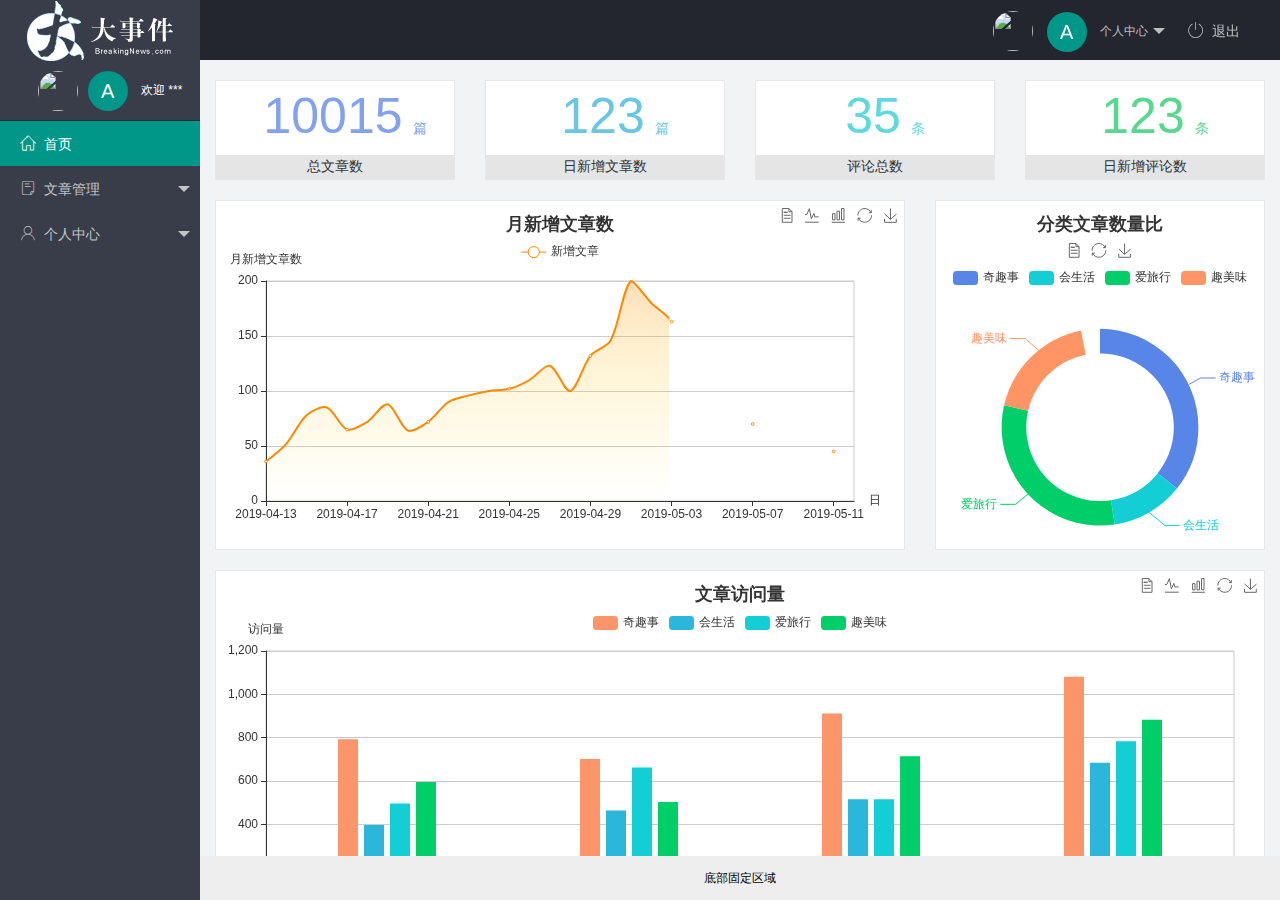
==== commit 3ea1624b: "完成个人中心功能1的开发" ====
--- a/index.html
+++ b/index.html
@@ -29,9 +29,9 @@
                         <span class="text-avatar">A</span> 个人中心
                     </a>
                     <dl class="layui-nav-child">
-                        <dd><a href="">基本资料</a></dd>
-                        <dd><a href="">跟换头像</a></dd>
-                        <dd><a href="">重置密码</a></dd>
+                        <dd><a href="/user/user_info.html" target="fm">基本资料</a></dd>
+                        <dd><a href="/user/user_avatar.html" target="fm">跟换头像</a></dd>
+                        <dd><a href="/user/user_pwd.html" target="fm">重置密码</a></dd>
                     </dl>
                 </li>
                 <li class="layui-nav-item">
@@ -61,9 +61,9 @@
                     <li class="layui-nav-item">
                         <a href="javascript:;"><span class="iconfont icon-user"></span>个人中心</a>
                         <dl class="layui-nav-child">
-                            <dd><a href="javascript:;"><i class="layui-icon layui-icon-app"></i>基本资料</a></dd>
-                            <dd><a href="javascript:;"><i class="layui-icon layui-icon-app"></i>跟换头像</a></dd>
-                            <dd><a href="javascripts:;"><i class="layui-icon layui-icon-app"></i>重置密码</a></dd>
+                            <dd><a href="/user/user_info.html" target="fm"><i class="layui-icon layui-icon-app"></i>基本资料</a></dd>
+                            <dd><a href="/user/user_avatar.html" target="fm"><i class="layui-icon layui-icon-app"></i>跟换头像</a></dd>
+                            <dd><a href="/user/user_pwd.html" target="fm"><i class="layui-icon layui-icon-app"></i>重置密码</a></dd>
                         </dl>
                     </li>
 
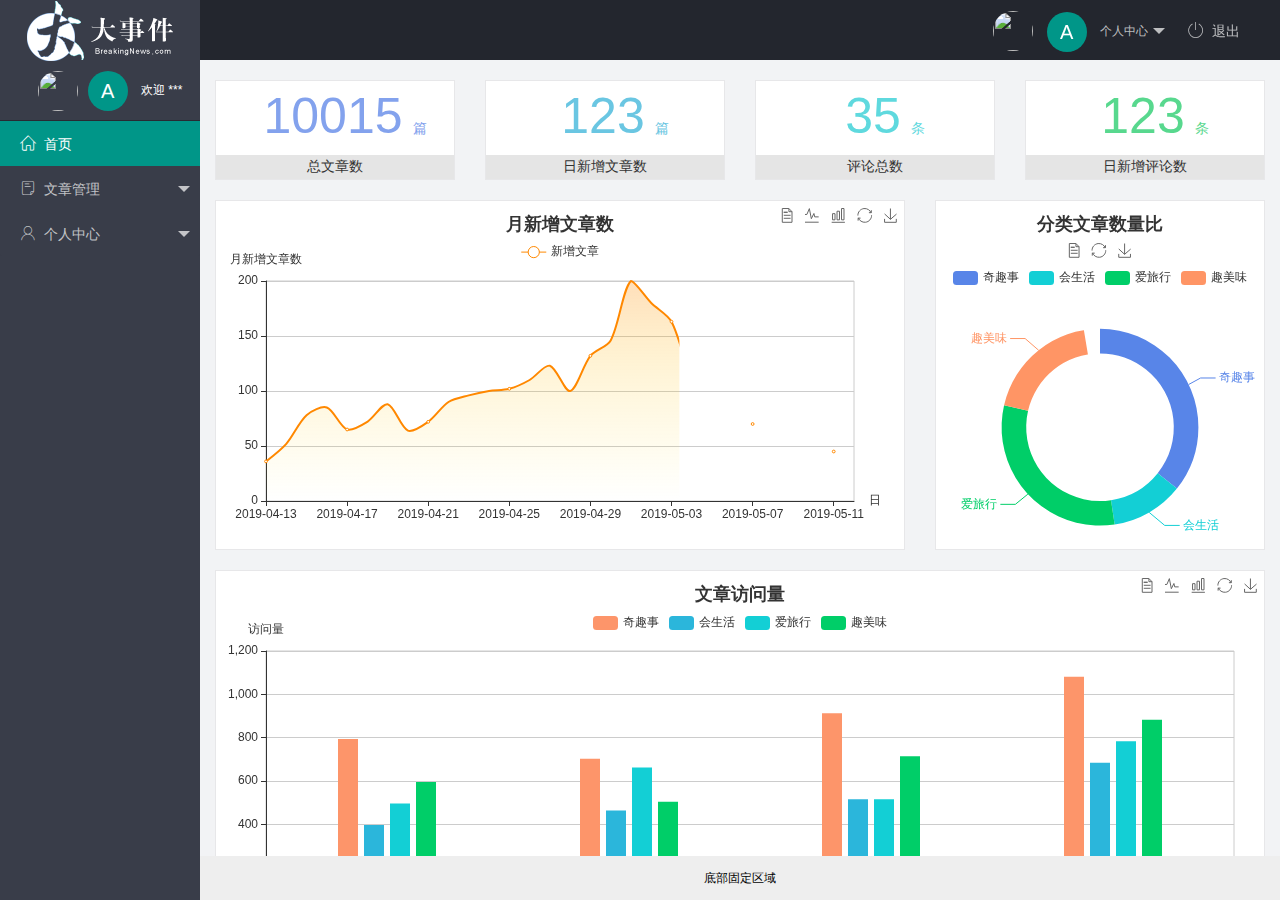
==== commit b8175325: "完成文章管理相关功能的开发" ====
--- a/index.html
+++ b/index.html
@@ -53,9 +53,9 @@
                     <li class="layui-nav-item">
                         <a class="" href="javascript:;"><span class="iconfont icon-16"></span>文章管理</a>
                         <dl class="layui-nav-child">
-                            <dd><a href="javascript:;"><i class="layui-icon layui-icon-app"></i>文章类别</a></dd>
-                            <dd><a href="javascript:;"><i class="layui-icon layui-icon-app"></i>文章列表</a></dd>
-                            <dd><a href="javascript:;"><i class="layui-icon layui-icon-app"></i>发布文章</a></dd>
+                            <dd><a href="/article/art_cate.html" target="fm"><i class="layui-icon layui-icon-app"></i>文章类别</a></dd>
+                            <dd><a href="/article/art_list.html" target="fm"><i class="layui-icon layui-icon-app"></i>文章列表</a></dd>
+                            <dd><a href="/article/art_pub.html" target="fm"><i class="layui-icon layui-icon-app"></i>发布文章</a></dd>
                         </dl>
                     </li>
                     <li class="layui-nav-item">
